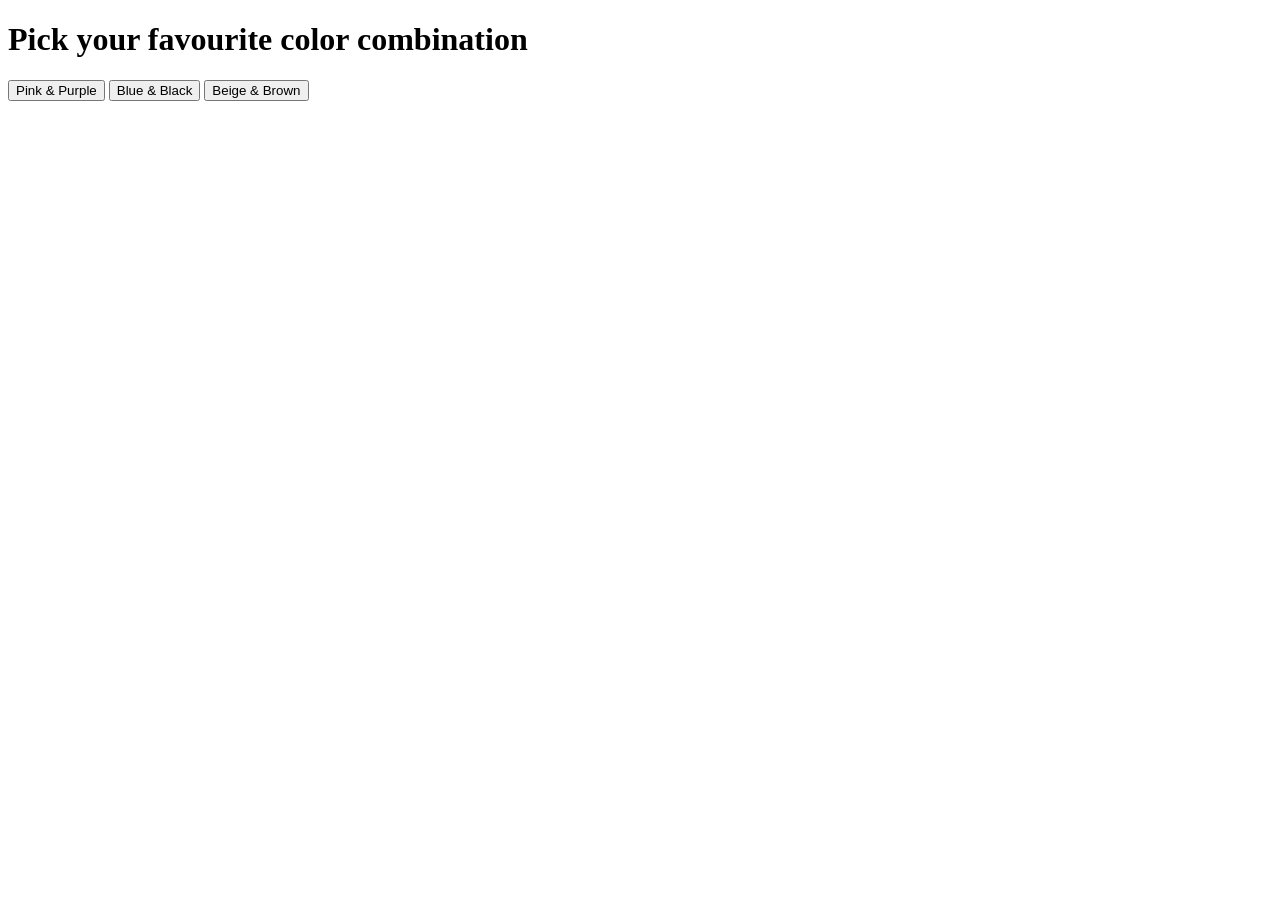
==== index.html @ a7998368 "index.html" ====
<!DOCTYPE html>
<html>
<head>
  <title>The Journey Begins</title>
  <link rel="stylesheet" href="style.css">
</head>
<body>

<div class="container">
  <h1>Pick your favourite color combination</h1>

  <button onclick="setTheme('pink-purple')">Pink & Purple</button>
  <button onclick="setTheme('blue-black')">Blue & Black</button>
  <button onclick="setTheme('beige-brown')">Beige & Brown</button>
</div>

<script src="script.js"></script>
</body>
</html>
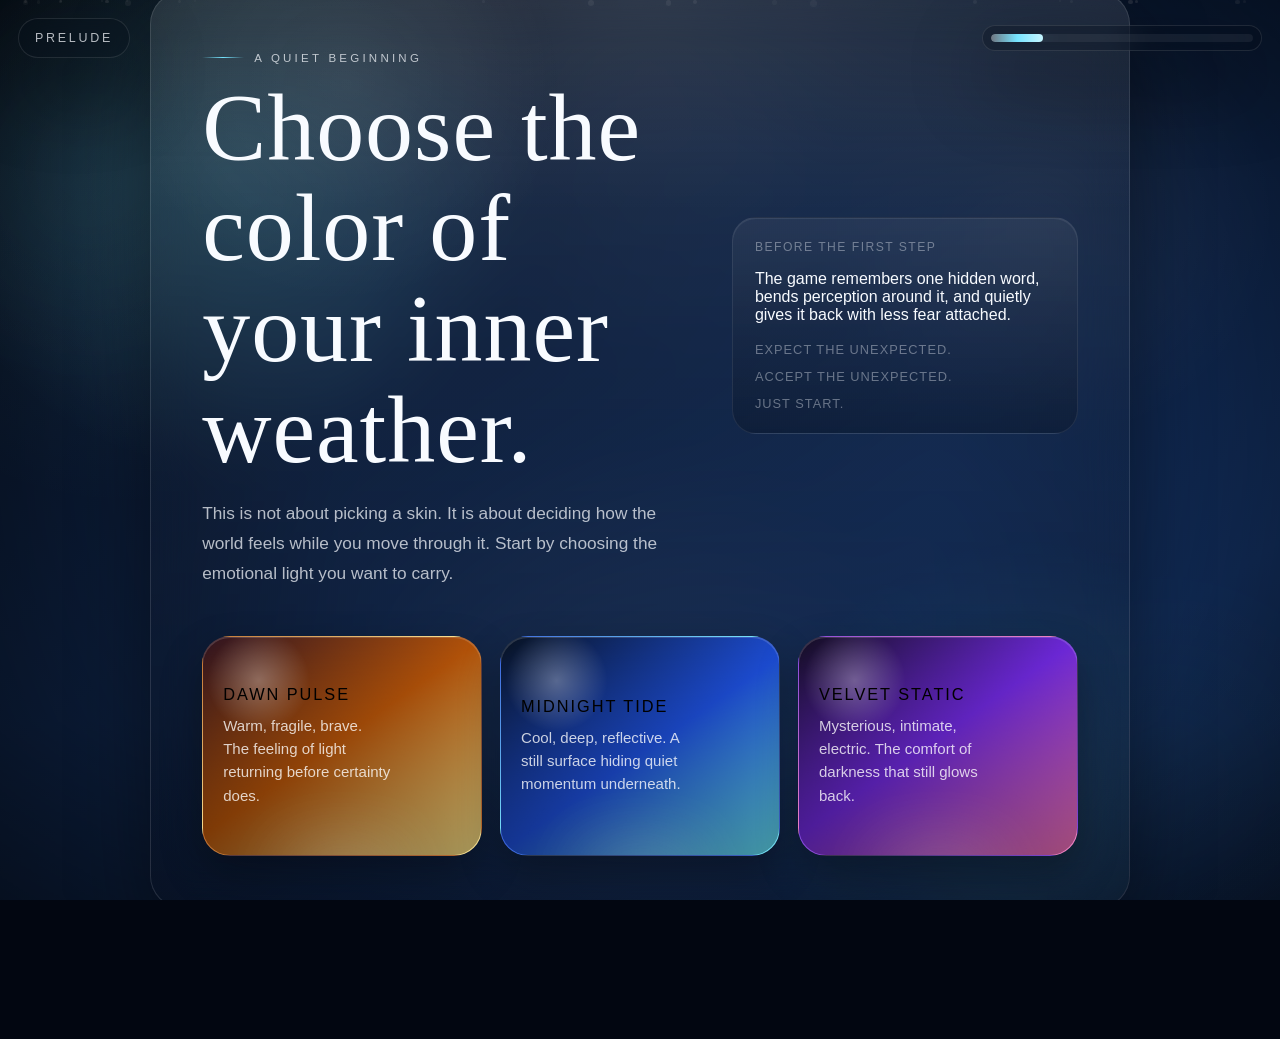
==== commit aa462700: "index.html" ====
--- a/index.html
+++ b/index.html
@@ -1,19 +1,1559 @@
 <!DOCTYPE html>
-<html>
+<html lang="en">
 <head>
-  <title>The Journey Begins</title>
-  <link rel="stylesheet" href="style.css">
+  <meta charset="UTF-8" />
+  <meta name="viewport" content="width=device-width, initial-scale=1.0" />
+  <title>Keep Moving</title>
+  <style>
+    :root {
+      --bg-1: #081120;
+      --bg-2: #15356a;
+      --bg-3: #040915;
+      --bg-4: #08101c;
+      --accent: #76e4ff;
+      --accent-strong: #b8f2ff;
+      --accent-soft: rgba(118, 228, 255, 0.24);
+      --accent-fog: rgba(118, 228, 255, 0.1);
+      --text: #f8fbff;
+      --muted: rgba(248, 251, 255, 0.72);
+      --faint: rgba(248, 251, 255, 0.38);
+      --panel: rgba(8, 14, 28, 0.38);
+      --panel-strong: rgba(7, 13, 25, 0.68);
+      --border: rgba(255, 255, 255, 0.12);
+      --shadow: 0 30px 80px rgba(0, 0, 0, 0.45);
+      --glow: 0 0 36px rgba(118, 228, 255, 0.24);
+      --glow-strong: 0 0 60px rgba(118, 228, 255, 0.36);
+      --font-display: "Georgia", "Times New Roman", serif;
+      --font-body: "Segoe UI", "Helvetica Neue", Arial, sans-serif;
+    }
+
+    * {
+      box-sizing: border-box;
+    }
+
+    html,
+    body {
+      margin: 0;
+      min-height: 100%;
+      background: #020611;
+      color: var(--text);
+      font-family: var(--font-body);
+      overflow: hidden;
+    }
+
+    body {
+      background:
+        radial-gradient(circle at top, rgba(255, 255, 255, 0.08), transparent 34%),
+        radial-gradient(circle at 10% 20%, var(--accent-fog), transparent 24%),
+        linear-gradient(145deg, var(--bg-1), var(--bg-2), var(--bg-3), var(--bg-4));
+      background-size: 100% 100%, 100% 100%, 240% 240%;
+      animation: ambientShift 22s ease-in-out infinite;
+    }
+
+    .background-wash,
+    .particle-layer,
+    .orbital-layer,
+    .vignette {
+      position: fixed;
+      inset: 0;
+      pointer-events: none;
+    }
+
+    .background-wash {
+      background:
+        radial-gradient(circle at 18% 18%, var(--accent-soft), transparent 24%),
+        radial-gradient(circle at 82% 24%, rgba(255, 255, 255, 0.07), transparent 18%),
+        radial-gradient(circle at 50% 82%, rgba(255, 255, 255, 0.05), transparent 30%);
+      mix-blend-mode: screen;
+      animation: washPulse 12s ease-in-out infinite;
+    }
+
+    .orbital-layer {
+      overflow: hidden;
+    }
+
+    .orb {
+      position: absolute;
+      width: 38vw;
+      height: 38vw;
+      max-width: 520px;
+      max-height: 520px;
+      min-width: 240px;
+      min-height: 240px;
+      border-radius: 50%;
+      filter: blur(24px);
+      opacity: 0.2;
+      background: radial-gradient(circle, var(--accent-soft), transparent 64%);
+      animation: driftOrb 18s ease-in-out infinite;
+    }
+
+    .orb.orb-a {
+      top: -8%;
+      left: -12%;
+    }
+
+    .orb.orb-b {
+      bottom: -14%;
+      right: -10%;
+      animation-duration: 24s;
+      animation-delay: -7s;
+    }
+
+    .particle-layer {
+      overflow: hidden;
+    }
+
+    .particle {
+      position: absolute;
+      width: 6px;
+      height: 6px;
+      border-radius: 999px;
+      background: rgba(255, 255, 255, 0.44);
+      box-shadow: 0 0 14px rgba(255, 255, 255, 0.16);
+      opacity: 0.28;
+      animation: floatParticle linear infinite;
+    }
+
+    .vignette {
+      background:
+        radial-gradient(circle, transparent 40%, rgba(0, 0, 0, 0.48) 100%),
+        linear-gradient(180deg, rgba(0, 0, 0, 0.12), transparent 20%, transparent 80%, rgba(0, 0, 0, 0.22));
+    }
+
+    .app {
+      position: relative;
+      width: 100%;
+      height: 100vh;
+      isolation: isolate;
+    }
+
+    .hud {
+      position: fixed;
+      top: 18px;
+      left: 18px;
+      right: 18px;
+      z-index: 4;
+      display: flex;
+      align-items: center;
+      justify-content: space-between;
+      gap: 16px;
+      pointer-events: none;
+    }
+
+    .hud-pill,
+    .progress-shell {
+      pointer-events: auto;
+      border: 1px solid rgba(255, 255, 255, 0.1);
+      background: rgba(6, 10, 22, 0.3);
+      backdrop-filter: blur(16px);
+      box-shadow: var(--shadow);
+    }
+
+    .hud-pill {
+      padding: 12px 16px;
+      border-radius: 999px;
+      font-size: 0.78rem;
+      letter-spacing: 0.22em;
+      text-transform: uppercase;
+      color: var(--muted);
+    }
+
+    .progress-shell {
+      width: min(280px, 48vw);
+      padding: 8px;
+      border-radius: 999px;
+    }
+
+    .progress-track {
+      height: 8px;
+      border-radius: 999px;
+      background: rgba(255, 255, 255, 0.06);
+      overflow: hidden;
+    }
+
+    .progress-fill {
+      width: 20%;
+      height: 100%;
+      border-radius: inherit;
+      background: linear-gradient(90deg, rgba(255, 255, 255, 0.34), var(--accent), var(--accent-strong));
+      box-shadow: var(--glow);
+      transform-origin: left center;
+      transition: width 0.8s ease;
+    }
+
+    .stage {
+      position: absolute;
+      inset: 0;
+      display: grid;
+      place-items: center;
+      padding: 26px;
+      opacity: 0;
+      visibility: hidden;
+      transform: scale(1.02);
+      transition:
+        opacity 1.15s ease,
+        transform 1.15s ease,
+        visibility 1.15s step-end;
+    }
+
+    .stage.active {
+      opacity: 1;
+      visibility: visible;
+      transform: scale(1);
+      transition:
+        opacity 1.15s ease,
+        transform 1.15s ease,
+        visibility 0s;
+    }
+
+    .panel {
+      position: relative;
+      width: min(980px, 100%);
+      padding: clamp(28px, 4vw, 52px);
+      border-radius: 32px;
+      border: 1px solid var(--border);
+      background:
+        linear-gradient(180deg, rgba(255, 255, 255, 0.08), transparent 24%),
+        linear-gradient(180deg, rgba(255, 255, 255, 0.03), var(--panel));
+      backdrop-filter: blur(22px);
+      overflow: hidden;
+      box-shadow: var(--shadow);
+    }
+
+    .panel::before,
+    .panel::after {
+      content: "";
+      position: absolute;
+      inset: 0;
+      pointer-events: none;
+    }
+
+    .panel::before {
+      background: linear-gradient(120deg, transparent 18%, rgba(255, 255, 255, 0.08), transparent 84%);
+      transform: translateX(-120%);
+      animation: sheen 9s ease-in-out infinite;
+    }
+
+    .panel::after {
+      background:
+        radial-gradient(circle at 20% 10%, rgba(255, 255, 255, 0.08), transparent 20%),
+        radial-gradient(circle at 90% 90%, var(--accent-fog), transparent 24%);
+      opacity: 0.9;
+    }
+
+    .panel-inner {
+      position: relative;
+      z-index: 1;
+    }
+
+    .eyebrow {
+      display: inline-flex;
+      align-items: center;
+      gap: 10px;
+      margin-bottom: 14px;
+      letter-spacing: 0.28em;
+      text-transform: uppercase;
+      font-size: 0.72rem;
+      color: var(--muted);
+    }
+
+    .eyebrow::before {
+      content: "";
+      width: 42px;
+      height: 1px;
+      background: linear-gradient(90deg, transparent, var(--accent), transparent);
+    }
+
+    h1,
+    h2,
+    .cinematic-line {
+      margin: 0;
+      font-family: var(--font-display);
+      font-weight: 400;
+      line-height: 1.05;
+      letter-spacing: 0.01em;
+    }
+
+    h1 {
+      max-width: 10ch;
+      font-size: clamp(2.8rem, 8vw, 6rem);
+    }
+
+    h2 {
+      font-size: clamp(2.15rem, 6vw, 4.2rem);
+      margin-bottom: 18px;
+    }
+
+    p,
+    input,
+    button,
+    label,
+    span {
+      font-family: var(--font-body);
+    }
+
+    .lede,
+    .helper-text {
+      max-width: 60ch;
+      color: var(--muted);
+      font-size: clamp(1rem, 2vw, 1.08rem);
+      line-height: 1.75;
+    }
+
+    .hero-grid,
+    .theme-grid,
+    .button-row,
+    .insight-grid,
+    .door-grid,
+    .final-grid {
+      display: grid;
+      gap: 18px;
+    }
+
+    .hero-grid {
+      grid-template-columns: minmax(0, 1.3fr) minmax(300px, 0.9fr);
+      align-items: center;
+      gap: 30px;
+    }
+
+    .intro-aside {
+      padding: 22px;
+      border-radius: 24px;
+      border: 1px solid rgba(255, 255, 255, 0.08);
+      background: linear-gradient(180deg, rgba(255, 255, 255, 0.06), rgba(4, 8, 18, 0.28));
+      box-shadow: inset 0 1px 0 rgba(255, 255, 255, 0.08);
+    }
+
+    .intro-motto {
+      display: grid;
+      gap: 12px;
+      margin-top: 18px;
+    }
+
+    .motto-line {
+      color: var(--faint);
+      letter-spacing: 0.08em;
+      text-transform: uppercase;
+      font-size: 0.8rem;
+    }
+
+    .theme-grid {
+      grid-template-columns: repeat(3, minmax(0, 1fr));
+      margin-top: 30px;
+    }
+
+    .theme-card,
+    .choice-button,
+    .door,
+    .restart-button {
+      cursor: pointer;
+      border: 1px solid rgba(255, 255, 255, 0.14);
+      transition:
+        transform 0.35s ease,
+        box-shadow 0.35s ease,
+        border-color 0.35s ease,
+        background 0.35s ease,
+        opacity 0.35s ease,
+        filter 0.35s ease;
+    }
+
+    .theme-card {
+      position: relative;
+      min-height: 220px;
+      padding: 20px;
+      border-radius: 28px;
+      background: var(--preview);
+      box-shadow: inset 0 1px 0 rgba(255, 255, 255, 0.16), 0 18px 42px rgba(0, 0, 0, 0.32);
+      overflow: hidden;
+      text-align: left;
+    }
+
+    .theme-card::before,
+    .theme-card::after {
+      content: "";
+      position: absolute;
+      inset: 0;
+      pointer-events: none;
+    }
+
+    .theme-card::before {
+      background:
+        radial-gradient(circle at 20% 20%, rgba(255, 255, 255, 0.3), transparent 18%),
+        linear-gradient(180deg, transparent, rgba(0, 0, 0, 0.34));
+    }
+
+    .theme-card::after {
+      inset: auto -10% -40% -10%;
+      height: 55%;
+      background: radial-gradient(circle at center, rgba(255, 255, 255, 0.14), transparent 56%);
+      filter: blur(24px);
+    }
+
+    .theme-card:hover,
+    .theme-card:focus-visible,
+    .choice-button:hover,
+    .choice-button:focus-visible,
+    .door:not(.disabled):hover,
+    .door:not(.disabled):focus-visible,
+    .restart-button:hover,
+    .restart-button:focus-visible {
+      transform: translateY(-6px) scale(1.01);
+      box-shadow: 0 0 26px rgba(255, 255, 255, 0.1), var(--glow-strong);
+      border-color: rgba(255, 255, 255, 0.28);
+      outline: none;
+    }
+
+    .theme-card.selected {
+      border-color: rgba(255, 255, 255, 0.36);
+      box-shadow: 0 0 0 1px rgba(255, 255, 255, 0.08), var(--glow-strong);
+    }
+
+    .theme-label,
+    .theme-description {
+      position: relative;
+      z-index: 1;
+      display: block;
+    }
+
+    .theme-label {
+      margin-bottom: 10px;
+      font-size: 1.02rem;
+      letter-spacing: 0.12em;
+      text-transform: uppercase;
+    }
+
+    .theme-description {
+      max-width: 20ch;
+      color: rgba(255, 255, 255, 0.78);
+      line-height: 1.55;
+      font-size: 0.94rem;
+    }
+
+    .button-row {
+      grid-template-columns: repeat(auto-fit, minmax(180px, 1fr));
+      margin-top: 30px;
+    }
+
+    .choice-button,
+    .restart-button {
+      min-height: 60px;
+      padding: 14px 22px;
+      border-radius: 999px;
+      background: rgba(255, 255, 255, 0.08);
+      color: var(--text);
+      letter-spacing: 0.06em;
+      font-size: 1rem;
+      backdrop-filter: blur(12px);
+    }
+
+    .choice-button.subtle {
+      opacity: 0.5;
+      cursor: not-allowed;
+    }
+
+    .insight-grid {
+      grid-template-columns: 1.15fr 0.85fr;
+      align-items: start;
+      margin-top: 26px;
+    }
+
+    .reveals,
+    .message-block,
+    .final-stack,
+    .final-core {
+      display: grid;
+      gap: 14px;
+    }
+
+    .reveals {
+      min-height: 176px;
+      align-content: center;
+    }
+
+    .cinematic-line {
+      opacity: 0;
+      transform: translateY(24px);
+      filter: blur(8px);
+      font-size: clamp(1.7rem, 4.5vw, 3rem);
+      text-shadow: 0 0 30px rgba(255, 255, 255, 0.08);
+    }
+
+    .cinematic-line.visible,
+    .message-line.visible {
+      animation: lineReveal 1.3s ease forwards;
+    }
+
+    .quiet-card,
+    .mirror-card,
+    .status-card,
+    .door-meta {
+      padding: 20px;
+      border-radius: 24px;
+      border: 1px solid rgba(255, 255, 255, 0.1);
+      background: linear-gradient(180deg, rgba(255, 255, 255, 0.06), rgba(5, 9, 19, 0.26));
+      box-shadow: inset 0 1px 0 rgba(255, 255, 255, 0.06);
+    }
+
+    .quiet-card-title,
+    .status-title,
+    .door-meta-label {
+      margin-bottom: 10px;
+      color: var(--faint);
+      letter-spacing: 0.12em;
+      text-transform: uppercase;
+      font-size: 0.76rem;
+    }
+
+    .quiet-card p,
+    .status-copy,
+    .door-meta-copy {
+      margin: 0;
+      color: var(--muted);
+      line-height: 1.7;
+      font-size: 0.96rem;
+    }
+
+    .shadow-layout {
+      display: grid;
+      grid-template-columns: 1.1fr 0.9fr;
+      gap: 26px;
+      align-items: center;
+      margin-top: 26px;
+    }
+
+    .shadow-form {
+      display: grid;
+      gap: 16px;
+      max-width: 420px;
+    }
+
+    .shadow-input {
+      width: 100%;
+      min-height: 60px;
+      padding: 16px 18px;
+      border-radius: 18px;
+      border: 1px solid rgba(255, 255, 255, 0.18);
+      background: rgba(4, 10, 24, 0.5);
+      color: var(--text);
+      font-size: 1rem;
+      outline: none;
+      transition: border-color 0.3s ease, box-shadow 0.3s ease, transform 0.3s ease;
+    }
+
+    .shadow-input:focus {
+      border-color: rgba(255, 255, 255, 0.28);
+      box-shadow: 0 0 0 4px rgba(255, 255, 255, 0.05), var(--glow);
+      transform: translateY(-2px);
+    }
+
+    .shadow-note {
+      color: var(--faint);
+      font-size: 0.9rem;
+    }
+
+    .mirror-card {
+      position: relative;
+      min-height: 320px;
+      display: grid;
+      place-items: center;
+      overflow: hidden;
+    }
+
+    .mirror-card::before {
+      content: "";
+      position: absolute;
+      inset: 16px;
+      border-radius: 24px;
+      border: 1px solid rgba(255, 255, 255, 0.12);
+      background:
+        radial-gradient(circle at center, rgba(255, 255, 255, 0.08), transparent 60%),
+        linear-gradient(180deg, rgba(255, 255, 255, 0.08), transparent 40%);
+      box-shadow: inset 0 0 34px rgba(255, 255, 255, 0.06), 0 0 32px var(--accent-soft);
+    }
+
+    .mirror-silhouette {
+      position: absolute;
+      width: 56%;
+      height: 74%;
+      border-radius: 46% 46% 42% 42% / 32% 32% 58% 58%;
+      background:
+        radial-gradient(circle at 50% 18%, rgba(255, 255, 255, 0.18), transparent 16%),
+        linear-gradient(180deg, rgba(255, 255, 255, 0.18), rgba(255, 255, 255, 0.02) 24%, rgba(0, 0, 0, 0.26) 100%);
+      box-shadow: inset 0 0 30px rgba(255, 255, 255, 0.1), 0 0 40px rgba(0, 0, 0, 0.18);
+      filter: blur(1px);
+      opacity: 0.8;
+    }
+
+    .mirror-word {
+      position: relative;
+      z-index: 1;
+      max-width: 82%;
+      text-align: center;
+      opacity: 0;
+      transform: translateY(18px) scale(0.96);
+      font-family: var(--font-display);
+      font-size: clamp(2.2rem, 6vw, 4.4rem);
+      letter-spacing: 0.04em;
+      color: rgba(255, 255, 255, 0.96);
+      text-shadow: 0 0 18px rgba(255, 255, 255, 0.08), 0 0 32px var(--accent-soft);
+      transition: opacity 1.1s ease, transform 1.1s ease;
+    }
+
+    .mirror-word.visible {
+      opacity: 1;
+      transform: translateY(0) scale(1);
+    }
+
+    .message-block {
+      min-height: 96px;
+      align-content: center;
+      margin-top: 18px;
+    }
+
+    .message-line {
+      opacity: 0;
+      transform: translateY(16px);
+      font-size: clamp(1.1rem, 3vw, 1.6rem);
+      color: var(--text);
+      line-height: 1.6;
+    }
+
+    .quote-word {
+      color: rgba(255, 255, 255, 0.96);
+      text-shadow: 0 0 16px rgba(255, 255, 255, 0.12), 0 0 24px var(--accent-soft);
+      font-style: italic;
+    }
+
+    .door-room {
+      display: grid;
+      gap: 24px;
+      margin-top: 28px;
+    }
+
+    .door-grid {
+      grid-template-columns: repeat(2, minmax(0, 1fr));
+      gap: 24px;
+      perspective: 1400px;
+    }
+
+    .door {
+      position: relative;
+      min-height: 320px;
+      border-radius: 30px;
+      padding: 22px;
+      display: flex;
+      align-items: end;
+      overflow: hidden;
+      transform-style: preserve-3d;
+      background:
+        linear-gradient(180deg, rgba(255, 255, 255, 0.14), rgba(255, 255, 255, 0.03)),
+        linear-gradient(160deg, rgba(0, 0, 0, 0.12), rgba(0, 0, 0, 0.46));
+      box-shadow: inset 0 0 0 1px rgba(255, 255, 255, 0.08), 0 26px 54px rgba(0, 0, 0, 0.35);
+    }
+
+    .door::before,
+    .door::after {
+      content: "";
+      position: absolute;
+      border-radius: inherit;
+    }
+
+    .door::before {
+      inset: 16px;
+      border: 1px solid rgba(255, 255, 255, 0.18);
+      background:
+        linear-gradient(180deg, rgba(255, 255, 255, 0.08), transparent 36%),
+        radial-gradient(circle at center, rgba(255, 255, 255, 0.08), transparent 60%);
+      box-shadow:
+        inset 0 0 24px rgba(255, 255, 255, 0.06),
+        0 0 28px rgba(255, 255, 255, 0.04);
+      transform: translateZ(30px);
+    }
+
+    .door::after {
+      width: 12px;
+      height: 12px;
+      top: 50%;
+      right: 34px;
+      margin-top: -6px;
+      border-radius: 50%;
+      background: rgba(255, 245, 186, 0.94);
+      box-shadow: 0 0 18px rgba(255, 245, 186, 0.72);
+      transform: translateZ(46px);
+    }
+
+    .door-beam {
+      position: absolute;
+      inset: 0;
+      background:
+        linear-gradient(90deg, transparent 0%, rgba(255, 255, 255, 0.02) 45%, rgba(255, 255, 255, 0.14) 50%, rgba(255, 255, 255, 0.02) 55%, transparent 100%);
+      opacity: 0.65;
+      transform: translateX(-60%);
+      animation: beamSlide 6s ease-in-out infinite;
+    }
+
+    .door.beat {
+      animation: doorBeat 1.8s ease-in-out infinite;
+    }
+
+    .door.disabled {
+      opacity: 0.36;
+      cursor: not-allowed;
+      filter: grayscale(0.15);
+    }
+
+    .door.locked .door-label::after {
+      content: " Locked";
+      color: rgba(255, 255, 255, 0.42);
+    }
+
+    .door.opening {
+      animation: doorOpen 1.45s cubic-bezier(0.25, 0.8, 0.2, 1) forwards;
+    }
+
+    .door-label {
+      position: relative;
+      z-index: 1;
+      letter-spacing: 0.18em;
+      text-transform: uppercase;
+      color: var(--muted);
+    }
+
+    .door-stage-footer {
+      display: grid;
+      grid-template-columns: 1fr auto;
+      gap: 18px;
+      align-items: center;
+    }
+
+    .door-meta {
+      min-height: 92px;
+      display: grid;
+      align-content: center;
+    }
+
+    .door-choices {
+      display: inline-flex;
+      align-items: center;
+      gap: 10px;
+      padding: 12px 16px;
+      border-radius: 999px;
+      border: 1px solid rgba(255, 255, 255, 0.1);
+      background: rgba(255, 255, 255, 0.05);
+      color: var(--muted);
+      letter-spacing: 0.08em;
+      text-transform: uppercase;
+      font-size: 0.76rem;
+    }
+
+    .choice-dot {
+      width: 8px;
+      height: 8px;
+      border-radius: 50%;
+      background: rgba(255, 255, 255, 0.18);
+      box-shadow: 0 0 12px rgba(255, 255, 255, 0.1);
+    }
+
+    .choice-dot.active {
+      background: var(--accent);
+      box-shadow: var(--glow);
+    }
+
+    .center-panel {
+      text-align: center;
+    }
+
+    .final-grid {
+      grid-template-columns: 1fr;
+      margin-top: 26px;
+    }
+
+    .final-stack {
+      justify-items: center;
+    }
+
+    .final-core {
+      margin-top: 24px;
+      padding-top: 28px;
+      border-top: 1px solid rgba(255, 255, 255, 0.12);
+      justify-items: center;
+    }
+
+    .constellation {
+      position: relative;
+      width: min(500px, 100%);
+      height: 180px;
+      margin: 8px auto 18px;
+      opacity: 0.8;
+    }
+
+    .constellation::before {
+      content: "";
+      position: absolute;
+      left: 12%;
+      right: 12%;
+      top: 50%;
+      height: 1px;
+      background: linear-gradient(90deg, transparent, rgba(255, 255, 255, 0.18), transparent);
+      transform: translateY(-50%);
+    }
+
+    .star {
+      position: absolute;
+      width: 10px;
+      height: 10px;
+      border-radius: 50%;
+      background: rgba(255, 255, 255, 0.92);
+      box-shadow: 0 0 18px rgba(255, 255, 255, 0.3), 0 0 26px var(--accent-soft);
+      animation: twinkle 3.2s ease-in-out infinite;
+    }
+
+    .star.s1 { top: 54%; left: 14%; }
+    .star.s2 { top: 34%; left: 33%; animation-delay: -0.6s; }
+    .star.s3 { top: 60%; left: 50%; animation-delay: -1.4s; }
+    .star.s4 { top: 26%; left: 68%; animation-delay: -0.9s; }
+    .star.s5 { top: 50%; right: 14%; animation-delay: -1.8s; }
+
+    .restart-wrap {
+      margin-top: 34px;
+      display: flex;
+      justify-content: center;
+    }
+
+    .hidden {
+      display: none !important;
+    }
+
+    @keyframes ambientShift {
+      0%, 100% { background-position: center, center, 0% 50%; }
+      50% { background-position: center, center, 100% 50%; }
+    }
+
+    @keyframes washPulse {
+      0%, 100% { opacity: 0.74; transform: scale(1); }
+      50% { opacity: 0.98; transform: scale(1.04); }
+    }
+
+    @keyframes driftOrb {
+      0%, 100% { transform: translate3d(0, 0, 0) scale(1); }
+      50% { transform: translate3d(20px, 16px, 0) scale(1.08); }
+    }
+
+    @keyframes floatParticle {
+      from {
+        transform: translate3d(0, 112vh, 0) scale(0.72);
+        opacity: 0;
+      }
+      15% {
+        opacity: 0.32;
+      }
+      to {
+        transform: translate3d(var(--drift, 0px), -15vh, 0) scale(1.22);
+        opacity: 0;
+      }
+    }
+
+    @keyframes lineReveal {
+      0% {
+        opacity: 0;
+        transform: translateY(24px);
+        filter: blur(8px);
+      }
+      100% {
+        opacity: 1;
+        transform: translateY(0);
+        filter: blur(0);
+      }
+    }
+
+    @keyframes sheen {
+      0%, 100% { transform: translateX(-120%); }
+      46%, 56% { transform: translateX(120%); }
+    }
+
+    @keyframes beamSlide {
+      0%, 100% { transform: translateX(-60%); opacity: 0.35; }
+      50% { transform: translateX(60%); opacity: 0.72; }
+    }
+
+    @keyframes doorBeat {
+      0%, 100% { box-shadow: inset 0 0 0 1px rgba(255, 255, 255, 0.08), 0 26px 54px rgba(0, 0, 0, 0.35); }
+      50% { box-shadow: inset 0 0 0 1px rgba(255, 255, 255, 0.12), 0 0 40px rgba(255, 255, 255, 0.09), var(--glow); }
+    }
+
+    @keyframes doorOpen {
+      0% {
+        transform: rotateY(0deg) translateY(0) scale(1);
+        box-shadow: inset 0 0 0 1px rgba(255, 255, 255, 0.08), 0 26px 54px rgba(0, 0, 0, 0.35);
+      }
+      60% {
+        transform: rotateY(-38deg) translateY(-8px) scale(1.01);
+        box-shadow: inset 0 0 0 1px rgba(255, 255, 255, 0.16), 0 0 40px rgba(255, 255, 255, 0.14), var(--glow);
+      }
+      100% {
+        transform: rotateY(-76deg) translateX(-26px) scale(0.98);
+        opacity: 0.66;
+      }
+    }
+
+    @keyframes twinkle {
+      0%, 100% { transform: scale(1); opacity: 0.8; }
+      50% { transform: scale(1.35); opacity: 1; }
+    }
+
+    @media (max-width: 900px) {
+      .hero-grid,
+      .insight-grid,
+      .shadow-layout,
+      .door-stage-footer {
+        grid-template-columns: 1fr;
+      }
+
+      .progress-shell {
+        width: min(220px, 40vw);
+      }
+    }
+
+    @media (max-width: 760px) {
+      body {
+        overflow: auto;
+      }
+
+      .app {
+        min-height: 100vh;
+        height: 100vh;
+      }
+
+      .theme-grid,
+      .door-grid {
+        grid-template-columns: 1fr;
+      }
+
+      .hud {
+        top: 14px;
+        left: 14px;
+        right: 14px;
+        gap: 10px;
+      }
+
+      .hud-pill {
+        font-size: 0.68rem;
+        letter-spacing: 0.14em;
+        padding: 10px 12px;
+      }
+
+      .progress-shell {
+        width: min(140px, 34vw);
+      }
+
+      .panel {
+        padding: 24px;
+        border-radius: 26px;
+      }
+
+      .theme-card {
+        min-height: 180px;
+      }
+
+      .mirror-card,
+      .door {
+        min-height: 240px;
+      }
+    }
+  </style>
 </head>
 <body>
-
-<div class="container">
-  <h1>Pick your favourite color combination</h1>
-
-  <button onclick="setTheme('pink-purple')">Pink & Purple</button>
-  <button onclick="setTheme('blue-black')">Blue & Black</button>
-  <button onclick="setTheme('beige-brown')">Beige & Brown</button>
-</div>
-
-<script src="script.js"></script>
+  <div class="background-wash" aria-hidden="true"></div>
+  <div class="orbital-layer" aria-hidden="true">
+    <div class="orb orb-a"></div>
+    <div class="orb orb-b"></div>
+  </div>
+  <div class="particle-layer" id="particleLayer" aria-hidden="true"></div>
+  <div class="vignette" aria-hidden="true"></div>
+
+  <div class="hud" aria-hidden="true">
+    <div class="hud-pill" id="hudLabel">Prelude</div>
+    <div class="progress-shell">
+      <div class="progress-track">
+        <div class="progress-fill" id="progressFill"></div>
+      </div>
+    </div>
+  </div>
+
+  <main class="app" id="app">
+    <section class="stage active" id="stage-intro" aria-labelledby="intro-title">
+      <div class="panel">
+        <div class="panel-inner">
+          <div class="hero-grid">
+            <div>
+              <span class="eyebrow">A Quiet Beginning</span>
+              <h1 id="intro-title">Choose the color of your inner weather.</h1>
+              <p class="lede">
+                This is not about picking a skin. It is about deciding how the world feels while you move through it.
+                Start by choosing the emotional light you want to carry.
+              </p>
+            </div>
+
+            <aside class="intro-aside">
+              <div class="quiet-card-title">Before the first step</div>
+              <p>
+                The game remembers one hidden word, bends perception around it, and quietly gives it back with less fear attached.
+              </p>
+              <div class="intro-motto">
+                <span class="motto-line">Expect the unexpected.</span>
+                <span class="motto-line">Accept the unexpected.</span>
+                <span class="motto-line">Just start.</span>
+              </div>
+            </aside>
+          </div>
+
+          <div class="theme-grid" id="themeGrid">
+            <button
+              class="theme-card"
+              type="button"
+              data-theme="dawn"
+              style="--preview: linear-gradient(145deg, #2d1220, #b45309 48%, #fde68a 100%);"
+            >
+              <span class="theme-label">Dawn Pulse</span>
+              <span class="theme-description">Warm, fragile, brave. The feeling of light returning before certainty does.</span>
+            </button>
+
+            <button
+              class="theme-card"
+              type="button"
+              data-theme="ocean"
+              style="--preview: linear-gradient(145deg, #07111f, #1d4ed8 52%, #67e8f9 100%);"
+            >
+              <span class="theme-label">Midnight Tide</span>
+              <span class="theme-description">Cool, deep, reflective. A still surface hiding quiet momentum underneath.</span>
+            </button>
+
+            <button
+              class="theme-card"
+              type="button"
+              data-theme="violet"
+              style="--preview: linear-gradient(145deg, #120d1f, #6d28d9 48%, #f472b6 100%);"
+            >
+              <span class="theme-label">Velvet Static</span>
+              <span class="theme-description">Mysterious, intimate, electric. The comfort of darkness that still glows back.</span>
+            </button>
+          </div>
+        </div>
+      </div>
+    </section>
+
+    <section class="stage" id="stage-mindset" aria-labelledby="mindset-title">
+      <div class="panel">
+        <div class="panel-inner">
+          <span class="eyebrow">Mindset</span>
+          <h2 id="mindset-title">Do you control everything in life?</h2>
+          <p class="helper-text">
+            Some answers keep you circling. One answer lets the next room appear.
+          </p>
+
+          <div class="insight-grid">
+            <div>
+              <div class="button-row">
+                <button class="choice-button subtle" type="button" disabled aria-disabled="true">Yes</button>
+                <button class="choice-button" type="button" id="mindsetNo">No</button>
+              </div>
+
+              <div class="reveals" id="mindsetReveal">
+                <p class="cinematic-line" id="expectLine">Expect the unexpected.</p>
+                <p class="cinematic-line" id="acceptLine">Accept the unexpected.</p>
+              </div>
+            </div>
+
+            <aside class="status-card">
+              <div class="status-title">Observation</div>
+              <p class="status-copy">
+                Control can be comforting, but it is often a story we tell ourselves to avoid movement.
+                The unknown is not always danger. Sometimes it is just reality without decoration.
+              </p>
+            </aside>
+          </div>
+        </div>
+      </div>
+    </section>
+
+    <section class="stage" id="stage-shadow" aria-labelledby="shadow-title">
+      <div class="panel">
+        <div class="panel-inner">
+          <span class="eyebrow">Shadow</span>
+          <h2 id="shadow-title">What’s one thing you never want people to notice about you?</h2>
+          <p class="helper-text">
+            Use one word. It stays in memory only for this experience, then returns to you in a different shape.
+          </p>
+
+          <div class="shadow-layout">
+            <div>
+              <form class="shadow-form" id="shadowForm">
+                <input
+                  class="shadow-input"
+                  id="shadowInput"
+                  name="shadow"
+                  type="text"
+                  maxlength="20"
+                  autocomplete="off"
+                  placeholder="one word"
+                  aria-label="One thing you hide"
+                />
+                <button class="choice-button" type="submit">Let it be seen</button>
+                <div class="shadow-note">No backend. No upload. Just a temporary reflection.</div>
+              </form>
+
+              <div class="message-block hidden" id="shadowReveal"></div>
+            </div>
+
+            <aside class="mirror-card">
+              <div class="mirror-silhouette" aria-hidden="true"></div>
+              <div class="mirror-word" id="mirrorWord">hidden</div>
+            </aside>
+          </div>
+        </div>
+      </div>
+    </section>
+
+    <section class="stage" id="stage-door" aria-labelledby="door-title">
+      <div class="panel">
+        <div class="panel-inner">
+          <span class="eyebrow">Threshold</span>
+          <h2 id="door-title">Choose a door.</h2>
+          <p class="helper-text" id="doorPrompt">
+            At first, it won’t feel like a real choice.
+          </p>
+
+          <div class="door-room">
+            <div class="door-grid">
+              <button class="door disabled locked" id="leftDoor" type="button" data-door="left" aria-disabled="true">
+                <span class="door-beam" aria-hidden="true"></span>
+                <span class="door-label">Left Door</span>
+              </button>
+
+              <button class="door beat" id="rightDoor" type="button" data-door="right">
+                <span class="door-beam" aria-hidden="true"></span>
+                <span class="door-label">Right Door</span>
+              </button>
+            </div>
+
+            <div class="door-stage-footer">
+              <div class="door-meta">
+                <div class="door-meta-label">Perception</div>
+                <div class="door-meta-copy" id="doorMetaCopy">
+                  The mind fills locked spaces with imagined consequences.
+                </div>
+              </div>
+
+              <div class="door-choices" aria-label="Door rounds">
+                <span class="choice-dot active" id="dotOne"></span>
+                <span class="choice-dot" id="dotTwo"></span>
+                <span>Round <span id="roundLabel">1</span> / 2</span>
+              </div>
+            </div>
+
+            <div class="message-block" id="doorMessage"></div>
+          </div>
+        </div>
+      </div>
+    </section>
+
+    <section class="stage" id="stage-final" aria-labelledby="final-title">
+      <div class="panel center-panel">
+        <div class="panel-inner">
+          <span class="eyebrow">Afterward</span>
+          <h2 id="final-title">The motion was always the point.</h2>
+
+          <div class="constellation" aria-hidden="true">
+            <span class="star s1"></span>
+            <span class="star s2"></span>
+            <span class="star s3"></span>
+            <span class="star s4"></span>
+            <span class="star s5"></span>
+          </div>
+
+          <div class="final-grid">
+            <div class="final-stack" id="finalStack">
+              <p class="cinematic-line">Some things are written.</p>
+              <p class="cinematic-line">Some things are chosen.</p>
+              <p class="cinematic-line">But you?</p>
+              <p class="cinematic-line">You keep moving.</p>
+            </div>
+
+            <div class="final-core" id="finalCore">
+              <p class="cinematic-line">Expect the unexpected.</p>
+              <p class="cinematic-line">Accept the unexpected.</p>
+              <p class="cinematic-line">Just start.</p>
+              <p class="cinematic-line">Don’t stay stuck.</p>
+            </div>
+          </div>
+
+          <div class="restart-wrap">
+            <button class="restart-button" id="restartButton" type="button">Begin again</button>
+          </div>
+        </div>
+      </div>
+    </section>
+  </main>
+
+  <script>
+    const themes = {
+      dawn: {
+        bg1: "#2d1220",
+        bg2: "#92400e",
+        bg3: "#160b14",
+        bg4: "#24100f",
+        accent: "#fbbf24",
+        accentStrong: "#fde68a",
+        accentSoft: "rgba(251, 191, 36, 0.22)",
+        accentFog: "rgba(251, 191, 36, 0.08)"
+      },
+      ocean: {
+        bg1: "#081120",
+        bg2: "#15356a",
+        bg3: "#040915",
+        bg4: "#07101d",
+        accent: "#76e4ff",
+        accentStrong: "#c6f5ff",
+        accentSoft: "rgba(118, 228, 255, 0.24)",
+        accentFog: "rgba(118, 228, 255, 0.1)"
+      },
+      violet: {
+        bg1: "#120d1f",
+        bg2: "#4c1d95",
+        bg3: "#0d0a16",
+        bg4: "#180d23",
+        accent: "#f472b6",
+        accentStrong: "#fbcfe8",
+        accentSoft: "rgba(244, 114, 182, 0.24)",
+        accentFog: "rgba(244, 114, 182, 0.1)"
+      }
+    };
+
+    const stageMeta = {
+      "stage-intro": { label: "Prelude", progress: 20 },
+      "stage-mindset": { label: "Mindset", progress: 40 },
+      "stage-shadow": { label: "Shadow", progress: 60 },
+      "stage-door": { label: "Threshold", progress: 80 },
+      "stage-final": { label: "Afterward", progress: 100 }
+    };
+
+    const state = {
+      currentStage: "stage-intro",
+      theme: "ocean",
+      shadowWord: "",
+      doorRound: 1,
+      transitioning: false,
+      selectedThemeButton: null
+    };
+
+    const stageIds = [
+      "stage-intro",
+      "stage-mindset",
+      "stage-shadow",
+      "stage-door",
+      "stage-final"
+    ];
+
+    const root = document.documentElement;
+    const themeGrid = document.getElementById("themeGrid");
+    const mindsetNo = document.getElementById("mindsetNo");
+    const expectLine = document.getElementById("expectLine");
+    const acceptLine = document.getElementById("acceptLine");
+    const shadowForm = document.getElementById("shadowForm");
+    const shadowInput = document.getElementById("shadowInput");
+    const shadowReveal = document.getElementById("shadowReveal");
+    const mirrorWord = document.getElementById("mirrorWord");
+    const leftDoor = document.getElementById("leftDoor");
+    const rightDoor = document.getElementById("rightDoor");
+    const doorPrompt = document.getElementById("doorPrompt");
+    const doorMessage = document.getElementById("doorMessage");
+    const doorMetaCopy = document.getElementById("doorMetaCopy");
+    const roundLabel = document.getElementById("roundLabel");
+    const dotOne = document.getElementById("dotOne");
+    const dotTwo = document.getElementById("dotTwo");
+    const finalStack = document.getElementById("finalStack");
+    const finalCore = document.getElementById("finalCore");
+    const restartButton = document.getElementById("restartButton");
+    const particleLayer = document.getElementById("particleLayer");
+    const progressFill = document.getElementById("progressFill");
+    const hudLabel = document.getElementById("hudLabel");
+
+    function wait(ms) {
+      return new Promise((resolve) => window.setTimeout(resolve, ms));
+    }
+
+    function applyTheme(themeName) {
+      const theme = themes[themeName] || themes.ocean;
+      state.theme = themeName;
+      root.style.setProperty("--bg-1", theme.bg1);
+      root.style.setProperty("--bg-2", theme.bg2);
+      root.style.setProperty("--bg-3", theme.bg3);
+      root.style.setProperty("--bg-4", theme.bg4);
+      root.style.setProperty("--accent", theme.accent);
+      root.style.setProperty("--accent-strong", theme.accentStrong);
+      root.style.setProperty("--accent-soft", theme.accentSoft);
+      root.style.setProperty("--accent-fog", theme.accentFog);
+    }
+
+    function updateHud(stageId) {
+      const meta = stageMeta[stageId];
+      if (!meta) {
+        return;
+      }
+
+      progressFill.style.width = `${meta.progress}%`;
+      hudLabel.textContent = meta.label;
+    }
+
+    async function goToStage(nextId) {
+      if (state.transitioning || nextId === state.currentStage) {
+        return;
+      }
+
+      state.transitioning = true;
+      const current = document.getElementById(state.currentStage);
+      const next = document.getElementById(nextId);
+
+      if (current) {
+        current.classList.remove("active");
+      }
+
+      await wait(460);
+
+      next.classList.add("active");
+      state.currentStage = nextId;
+      updateHud(nextId);
+      state.transitioning = false;
+    }
+
+    async function revealLines(lines, gap = 900) {
+      for (const line of lines) {
+        line.classList.remove("visible");
+        void line.offsetWidth;
+        line.classList.add("visible");
+        await wait(gap);
+      }
+    }
+
+    function showDoorMessage(lines) {
+      doorMessage.innerHTML = "";
+      lines.forEach((text, index) => {
+        const line = document.createElement("p");
+        line.className = "message-line";
+        line.textContent = text;
+        doorMessage.appendChild(line);
+        window.setTimeout(() => line.classList.add("visible"), 140 + index * 760);
+      });
+    }
+
+    function showShadowReveal() {
+      shadowReveal.classList.remove("hidden");
+      shadowReveal.innerHTML = "";
+
+      const line1 = document.createElement("p");
+      line1.className = "message-line";
+      line1.innerHTML = `You feared your <span class="quote-word">'${state.shadowWord}'</span>. But you kept moving.`;
+
+      const line2 = document.createElement("p");
+      line2.className = "message-line";
+      line2.textContent = "The part you hid never stopped the next step.";
+
+      shadowReveal.append(line1, line2);
+      window.setTimeout(() => line1.classList.add("visible"), 120);
+      window.setTimeout(() => line2.classList.add("visible"), 860);
+
+      mirrorWord.textContent = state.shadowWord;
+      mirrorWord.classList.remove("visible");
+      void mirrorWord.offsetWidth;
+      window.setTimeout(() => mirrorWord.classList.add("visible"), 240);
+    }
+
+    function resetDoorState() {
+      state.doorRound = 1;
+      [leftDoor, rightDoor].forEach((door) => {
+        door.classList.remove("opening");
+        door.disabled = false;
+      });
+
+      leftDoor.classList.add("disabled", "locked");
+      leftDoor.setAttribute("aria-disabled", "true");
+      rightDoor.classList.remove("disabled", "locked");
+      rightDoor.removeAttribute("aria-disabled");
+      rightDoor.classList.add("beat");
+
+      doorPrompt.textContent = "At first, it won’t feel like a real choice.";
+      doorMetaCopy.textContent = "The mind fills locked spaces with imagined consequences.";
+      roundLabel.textContent = "1";
+      dotOne.classList.add("active");
+      dotTwo.classList.remove("active");
+      doorMessage.innerHTML = "";
+    }
+
+    async function handleFirstDoorChoice() {
+      rightDoor.classList.remove("beat");
+      rightDoor.classList.add("opening");
+      showDoorMessage(["Some paths choose you."]);
+      doorMetaCopy.textContent = "Restriction can feel personal, even when it is only temporary.";
+      await wait(2200);
+
+      [leftDoor, rightDoor].forEach((door) => {
+        door.classList.remove("opening", "disabled", "locked");
+        door.removeAttribute("aria-disabled");
+      });
+
+      leftDoor.classList.add("beat");
+      rightDoor.classList.add("beat");
+      state.doorRound = 2;
+      roundLabel.textContent = "2";
+      dotTwo.classList.add("active");
+      doorPrompt.textContent = "Now choose again. This time, whichever one you want.";
+      doorMetaCopy.textContent = "When both paths open, fear often stays behind anyway. That part was yours.";
+      doorMessage.innerHTML = "";
+    }
+
+    async function handleSecondDoorChoice(chosenDoor) {
+      leftDoor.classList.remove("beat");
+      rightDoor.classList.remove("beat");
+      chosenDoor.classList.add("opening");
+      doorMetaCopy.textContent = "The imagined catastrophe loses power when you walk toward it.";
+      showDoorMessage([
+        "Nothing bad was ever behind this door.",
+        "Only the story you created in your head."
+      ]);
+
+      await wait(3200);
+      await goToStage("stage-final");
+      await wait(500);
+      await revealLines(Array.from(finalStack.children), 920);
+      await wait(700);
+      await revealLines(Array.from(finalCore.children), 760);
+    }
+
+    function createParticles() {
+      const total = 24;
+      particleLayer.innerHTML = "";
+
+      for (let i = 0; i < total; i += 1) {
+        const particle = document.createElement("span");
+        particle.className = "particle";
+        particle.style.left = `${Math.random() * 100}%`;
+        particle.style.animationDuration = `${16 + Math.random() * 18}s`;
+        particle.style.animationDelay = `${Math.random() * -18}s`;
+        particle.style.setProperty("--drift", `${-52 + Math.random() * 104}px`);
+        const size = 2 + Math.random() * 5;
+        particle.style.width = `${size}px`;
+        particle.style.height = `${size}px`;
+        particle.style.opacity = `${0.14 + Math.random() * 0.32}`;
+        particleLayer.appendChild(particle);
+      }
+    }
+
+    function sanitizeShadowWord(value) {
+      return value
+        .trim()
+        .replace(/\s+/g, " ")
+        .split(" ")[0]
+        .replace(/[^a-zA-Z'-]/g, "")
+        .slice(0, 20);
+    }
+
+    function resetExperience() {
+      state.shadowWord = "";
+      state.transitioning = false;
+      mindsetNo.disabled = false;
+
+      stageIds.forEach((id) => {
+        document.getElementById(id).classList.remove("active");
+      });
+
+      document.getElementById("stage-intro").classList.add("active");
+      state.currentStage = "stage-intro";
+      updateHud("stage-intro");
+
+      [expectLine, acceptLine, ...finalStack.children, ...finalCore.children].forEach((line) => {
+        line.classList.remove("visible");
+      });
+
+      shadowInput.value = "";
+      shadowReveal.classList.add("hidden");
+      shadowReveal.innerHTML = "";
+      mirrorWord.textContent = "hidden";
+      mirrorWord.classList.remove("visible");
+      resetDoorState();
+    }
+
+    themeGrid.addEventListener("click", async (event) => {
+      const button = event.target.closest("[data-theme]");
+      if (!button) {
+        return;
+      }
+
+      if (state.selectedThemeButton) {
+        state.selectedThemeButton.classList.remove("selected");
+      }
+
+      state.selectedThemeButton = button;
+      state.selectedThemeButton.classList.add("selected");
+      applyTheme(button.dataset.theme);
+
+      await wait(380);
+      await goToStage("stage-mindset");
+    });
+
+    mindsetNo.addEventListener("click", async () => {
+      mindsetNo.disabled = true;
+      await revealLines([expectLine], 1200);
+      await wait(460);
+      await revealLines([acceptLine], 980);
+      await wait(1300);
+      await goToStage("stage-shadow");
+      shadowInput.focus();
+    });
+
+    shadowForm.addEventListener("submit", async (event) => {
+      event.preventDefault();
+      const sanitized = sanitizeShadowWord(shadowInput.value);
+
+      if (!sanitized) {
+        shadowInput.focus();
+        return;
+      }
+
+      state.shadowWord = sanitized;
+      showShadowReveal();
+      await wait(2800);
+      await goToStage("stage-door");
+    });
+
+    [leftDoor, rightDoor].forEach((door) => {
+      door.addEventListener("click", async () => {
+        if (state.transitioning || door.classList.contains("disabled")) {
+          return;
+        }
+
+        if (state.doorRound === 1) {
+          if (door !== rightDoor) {
+            return;
+          }
+
+          await handleFirstDoorChoice();
+          return;
+        }
+
+        leftDoor.disabled = true;
+        rightDoor.disabled = true;
+        await handleSecondDoorChoice(door);
+      });
+    });
+
+    restartButton.addEventListener("click", () => {
+      resetExperience();
+    });
+
+    applyTheme(state.theme);
+    createParticles();
+    resetDoorState();
+    updateHud("stage-intro");
+  </script>
 </body>
 </html>
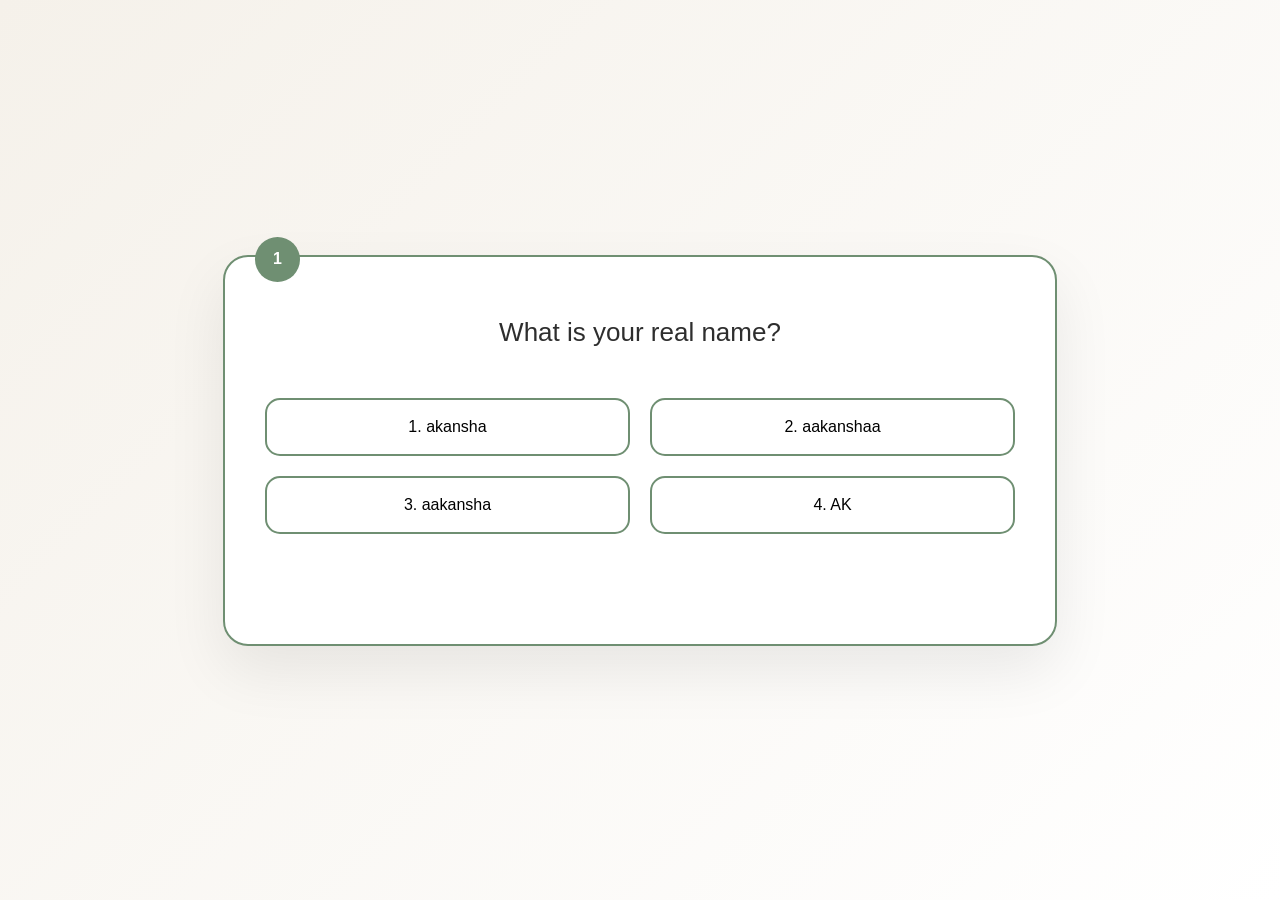
==== commit 0d82a0ed: "index.html" ====
--- a/index.html
+++ b/index.html
@@ -1,1559 +1,149 @@
 <!DOCTYPE html>
-<html lang="en">
+<html>
 <head>
-  <meta charset="UTF-8" />
-  <meta name="viewport" content="width=device-width, initial-scale=1.0" />
-  <title>Keep Moving</title>
-  <style>
-    :root {
-      --bg-1: #081120;
-      --bg-2: #15356a;
-      --bg-3: #040915;
-      --bg-4: #08101c;
-      --accent: #76e4ff;
-      --accent-strong: #b8f2ff;
-      --accent-soft: rgba(118, 228, 255, 0.24);
-      --accent-fog: rgba(118, 228, 255, 0.1);
-      --text: #f8fbff;
-      --muted: rgba(248, 251, 255, 0.72);
-      --faint: rgba(248, 251, 255, 0.38);
-      --panel: rgba(8, 14, 28, 0.38);
-      --panel-strong: rgba(7, 13, 25, 0.68);
-      --border: rgba(255, 255, 255, 0.12);
-      --shadow: 0 30px 80px rgba(0, 0, 0, 0.45);
-      --glow: 0 0 36px rgba(118, 228, 255, 0.24);
-      --glow-strong: 0 0 60px rgba(118, 228, 255, 0.36);
-      --font-display: "Georgia", "Times New Roman", serif;
-      --font-body: "Segoe UI", "Helvetica Neue", Arial, sans-serif;
-    }
+<meta charset="UTF-8">
+<meta name="viewport" content="width=device-width, initial-scale=1.0">
+<title>Level 1</title>
 
-    * {
-      box-sizing: border-box;
-    }
+<style>
+body {
+  margin: 0;
+  font-family: 'Segoe UI', sans-serif;
+  background: linear-gradient(135deg, #f5f1ea, #ffffff);
+  display: flex;
+  justify-content: center;
+  align-items: center;
+  height: 100vh;
+}
 
-    html,
-    body {
-      margin: 0;
-      min-height: 100%;
-      background: #020611;
-      color: var(--text);
-      font-family: var(--font-body);
-      overflow: hidden;
-    }
+/* Main Game Card */
+.game-card {
+  width: 90%;
+  max-width: 750px;
+  background: white;
+  padding: 60px 40px;
+  border-radius: 25px;
+  box-shadow: 0 25px 60px rgba(0,0,0,0.08);
+  border: 2px solid #6f8f72;
+  text-align: center;
+  position: relative;
+}
 
-    body {
-      background:
-        radial-gradient(circle at top, rgba(255, 255, 255, 0.08), transparent 34%),
-        radial-gradient(circle at 10% 20%, var(--accent-fog), transparent 24%),
-        linear-gradient(145deg, var(--bg-1), var(--bg-2), var(--bg-3), var(--bg-4));
-      background-size: 100% 100%, 100% 100%, 240% 240%;
-      animation: ambientShift 22s ease-in-out infinite;
-    }
+/* Level Circle */
+.level-number {
+  position: absolute;
+  top: -20px;
+  left: 30px;
+  background: #6f8f72;
+  color: white;
+  width: 45px;
+  height: 45px;
+  border-radius: 50%;
+  display: flex;
+  justify-content: center;
+  align-items: center;
+  font-weight: bold;
+}
 
-    .background-wash,
-    .particle-layer,
-    .orbital-layer,
-    .vignette {
-      position: fixed;
-      inset: 0;
-      pointer-events: none;
-    }
+/* Question */
+.question {
+  font-size: 26px;
+  margin-bottom: 50px;
+  color: #2e2e2e;
+}
 
-    .background-wash {
-      background:
-        radial-gradient(circle at 18% 18%, var(--accent-soft), transparent 24%),
-        radial-gradient(circle at 82% 24%, rgba(255, 255, 255, 0.07), transparent 18%),
-        radial-gradient(circle at 50% 82%, rgba(255, 255, 255, 0.05), transparent 30%);
-      mix-blend-mode: screen;
-      animation: washPulse 12s ease-in-out infinite;
-    }
+/* Options */
+.options {
+  display: grid;
+  grid-template-columns: 1fr 1fr;
+  gap: 20px;
+}
 
-    .orbital-layer {
-      overflow: hidden;
-    }
+.option {
+  padding: 18px;
+  border-radius: 15px;
+  border: 2px solid #6f8f72;
+  background: transparent;
+  font-size: 16px;
+  cursor: pointer;
+  transition: all 0.3s ease;
+}
 
-    .orb {
-      position: absolute;
-      width: 38vw;
-      height: 38vw;
-      max-width: 520px;
-      max-height: 520px;
-      min-width: 240px;
-      min-height: 240px;
-      border-radius: 50%;
-      filter: blur(24px);
-      opacity: 0.2;
-      background: radial-gradient(circle, var(--accent-soft), transparent 64%);
-      animation: driftOrb 18s ease-in-out infinite;
-    }
+.option:hover {
+  background: #6f8f72;
+  color: white;
+  transform: translateY(-4px);
+}
 
-    .orb.orb-a {
-      top: -8%;
-      left: -12%;
-    }
+/* Wrong selection */
+.wrong {
+  background: #f8d7da !important;
+  border-color: #d9534f !important;
+  color: #721c24 !important;
+}
 
-    .orb.orb-b {
-      bottom: -14%;
-      right: -10%;
-      animation-duration: 24s;
-      animation-delay: -7s;
-    }
+/* Correct selection */
+.correct {
+  background: #6f8f72 !important;
+  color: white !important;
+}
 
-    .particle-layer {
-      overflow: hidden;
-    }
+.feedback {
+  margin-top: 30px;
+  font-size: 15px;
+  color: #777;
+  min-height: 20px;
+}
+</style>
+</head>
 
-    .particle {
-      position: absolute;
-      width: 6px;
-      height: 6px;
-      border-radius: 999px;
-      background: rgba(255, 255, 255, 0.44);
-      box-shadow: 0 0 14px rgba(255, 255, 255, 0.16);
-      opacity: 0.28;
-      animation: floatParticle linear infinite;
-    }
+<body>
 
-    .vignette {
-      background:
-        radial-gradient(circle, transparent 40%, rgba(0, 0, 0, 0.48) 100%),
-        linear-gradient(180deg, rgba(0, 0, 0, 0.12), transparent 20%, transparent 80%, rgba(0, 0, 0, 0.22));
-    }
+<div class="game-card">
+  <div class="level-number">1</div>
 
-    .app {
-      position: relative;
-      width: 100%;
-      height: 100vh;
-      isolation: isolate;
-    }
-
-    .hud {
-      position: fixed;
-      top: 18px;
-      left: 18px;
-      right: 18px;
-      z-index: 4;
-      display: flex;
-      align-items: center;
-      justify-content: space-between;
-      gap: 16px;
-      pointer-events: none;
-    }
-
-    .hud-pill,
-    .progress-shell {
-      pointer-events: auto;
-      border: 1px solid rgba(255, 255, 255, 0.1);
-      background: rgba(6, 10, 22, 0.3);
-      backdrop-filter: blur(16px);
-      box-shadow: var(--shadow);
-    }
-
-    .hud-pill {
-      padding: 12px 16px;
-      border-radius: 999px;
-      font-size: 0.78rem;
-      letter-spacing: 0.22em;
-      text-transform: uppercase;
-      color: var(--muted);
-    }
-
-    .progress-shell {
-      width: min(280px, 48vw);
-      padding: 8px;
-      border-radius: 999px;
-    }
-
-    .progress-track {
-      height: 8px;
-      border-radius: 999px;
-      background: rgba(255, 255, 255, 0.06);
-      overflow: hidden;
-    }
-
-    .progress-fill {
-      width: 20%;
-      height: 100%;
-      border-radius: inherit;
-      background: linear-gradient(90deg, rgba(255, 255, 255, 0.34), var(--accent), var(--accent-strong));
-      box-shadow: var(--glow);
-      transform-origin: left center;
-      transition: width 0.8s ease;
-    }
-
-    .stage {
-      position: absolute;
-      inset: 0;
-      display: grid;
-      place-items: center;
-      padding: 26px;
-      opacity: 0;
-      visibility: hidden;
-      transform: scale(1.02);
-      transition:
-        opacity 1.15s ease,
-        transform 1.15s ease,
-        visibility 1.15s step-end;
-    }
-
-    .stage.active {
-      opacity: 1;
-      visibility: visible;
-      transform: scale(1);
-      transition:
-        opacity 1.15s ease,
-        transform 1.15s ease,
-        visibility 0s;
-    }
-
-    .panel {
-      position: relative;
-      width: min(980px, 100%);
-      padding: clamp(28px, 4vw, 52px);
-      border-radius: 32px;
-      border: 1px solid var(--border);
-      background:
-        linear-gradient(180deg, rgba(255, 255, 255, 0.08), transparent 24%),
-        linear-gradient(180deg, rgba(255, 255, 255, 0.03), var(--panel));
-      backdrop-filter: blur(22px);
-      overflow: hidden;
-      box-shadow: var(--shadow);
-    }
-
-    .panel::before,
-    .panel::after {
-      content: "";
-      position: absolute;
-      inset: 0;
-      pointer-events: none;
-    }
-
-    .panel::before {
-      background: linear-gradient(120deg, transparent 18%, rgba(255, 255, 255, 0.08), transparent 84%);
-      transform: translateX(-120%);
-      animation: sheen 9s ease-in-out infinite;
-    }
-
-    .panel::after {
-      background:
-        radial-gradient(circle at 20% 10%, rgba(255, 255, 255, 0.08), transparent 20%),
-        radial-gradient(circle at 90% 90%, var(--accent-fog), transparent 24%);
-      opacity: 0.9;
-    }
-
-    .panel-inner {
-      position: relative;
-      z-index: 1;
-    }
-
-    .eyebrow {
-      display: inline-flex;
-      align-items: center;
-      gap: 10px;
-      margin-bottom: 14px;
-      letter-spacing: 0.28em;
-      text-transform: uppercase;
-      font-size: 0.72rem;
-      color: var(--muted);
-    }
-
-    .eyebrow::before {
-      content: "";
-      width: 42px;
-      height: 1px;
-      background: linear-gradient(90deg, transparent, var(--accent), transparent);
-    }
-
-    h1,
-    h2,
-    .cinematic-line {
-      margin: 0;
-      font-family: var(--font-display);
-      font-weight: 400;
-      line-height: 1.05;
-      letter-spacing: 0.01em;
-    }
-
-    h1 {
-      max-width: 10ch;
-      font-size: clamp(2.8rem, 8vw, 6rem);
-    }
-
-    h2 {
-      font-size: clamp(2.15rem, 6vw, 4.2rem);
-      margin-bottom: 18px;
-    }
-
-    p,
-    input,
-    button,
-    label,
-    span {
-      font-family: var(--font-body);
-    }
-
-    .lede,
-    .helper-text {
-      max-width: 60ch;
-      color: var(--muted);
-      font-size: clamp(1rem, 2vw, 1.08rem);
-      line-height: 1.75;
-    }
-
-    .hero-grid,
-    .theme-grid,
-    .button-row,
-    .insight-grid,
-    .door-grid,
-    .final-grid {
-      display: grid;
-      gap: 18px;
-    }
-
-    .hero-grid {
-      grid-template-columns: minmax(0, 1.3fr) minmax(300px, 0.9fr);
-      align-items: center;
-      gap: 30px;
-    }
-
-    .intro-aside {
-      padding: 22px;
-      border-radius: 24px;
-      border: 1px solid rgba(255, 255, 255, 0.08);
-      background: linear-gradient(180deg, rgba(255, 255, 255, 0.06), rgba(4, 8, 18, 0.28));
-      box-shadow: inset 0 1px 0 rgba(255, 255, 255, 0.08);
-    }
-
-    .intro-motto {
-      display: grid;
-      gap: 12px;
-      margin-top: 18px;
-    }
-
-    .motto-line {
-      color: var(--faint);
-      letter-spacing: 0.08em;
-      text-transform: uppercase;
-      font-size: 0.8rem;
-    }
-
-    .theme-grid {
-      grid-template-columns: repeat(3, minmax(0, 1fr));
-      margin-top: 30px;
-    }
-
-    .theme-card,
-    .choice-button,
-    .door,
-    .restart-button {
-      cursor: pointer;
-      border: 1px solid rgba(255, 255, 255, 0.14);
-      transition:
-        transform 0.35s ease,
-        box-shadow 0.35s ease,
-        border-color 0.35s ease,
-        background 0.35s ease,
-        opacity 0.35s ease,
-        filter 0.35s ease;
-    }
-
-    .theme-card {
-      position: relative;
-      min-height: 220px;
-      padding: 20px;
-      border-radius: 28px;
-      background: var(--preview);
-      box-shadow: inset 0 1px 0 rgba(255, 255, 255, 0.16), 0 18px 42px rgba(0, 0, 0, 0.32);
-      overflow: hidden;
-      text-align: left;
-    }
-
-    .theme-card::before,
-    .theme-card::after {
-      content: "";
-      position: absolute;
-      inset: 0;
-      pointer-events: none;
-    }
-
-    .theme-card::before {
-      background:
-        radial-gradient(circle at 20% 20%, rgba(255, 255, 255, 0.3), transparent 18%),
-        linear-gradient(180deg, transparent, rgba(0, 0, 0, 0.34));
-    }
-
-    .theme-card::after {
-      inset: auto -10% -40% -10%;
-      height: 55%;
-      background: radial-gradient(circle at center, rgba(255, 255, 255, 0.14), transparent 56%);
-      filter: blur(24px);
-    }
-
-    .theme-card:hover,
-    .theme-card:focus-visible,
-    .choice-button:hover,
-    .choice-button:focus-visible,
-    .door:not(.disabled):hover,
-    .door:not(.disabled):focus-visible,
-    .restart-button:hover,
-    .restart-button:focus-visible {
-      transform: translateY(-6px) scale(1.01);
-      box-shadow: 0 0 26px rgba(255, 255, 255, 0.1), var(--glow-strong);
-      border-color: rgba(255, 255, 255, 0.28);
-      outline: none;
-    }
-
-    .theme-card.selected {
-      border-color: rgba(255, 255, 255, 0.36);
-      box-shadow: 0 0 0 1px rgba(255, 255, 255, 0.08), var(--glow-strong);
-    }
-
-    .theme-label,
-    .theme-description {
-      position: relative;
-      z-index: 1;
-      display: block;
-    }
-
-    .theme-label {
-      margin-bottom: 10px;
-      font-size: 1.02rem;
-      letter-spacing: 0.12em;
-      text-transform: uppercase;
-    }
-
-    .theme-description {
-      max-width: 20ch;
-      color: rgba(255, 255, 255, 0.78);
-      line-height: 1.55;
-      font-size: 0.94rem;
-    }
-
-    .button-row {
-      grid-template-columns: repeat(auto-fit, minmax(180px, 1fr));
-      margin-top: 30px;
-    }
-
-    .choice-button,
-    .restart-button {
-      min-height: 60px;
-      padding: 14px 22px;
-      border-radius: 999px;
-      background: rgba(255, 255, 255, 0.08);
-      color: var(--text);
-      letter-spacing: 0.06em;
-      font-size: 1rem;
-      backdrop-filter: blur(12px);
-    }
-
-    .choice-button.subtle {
-      opacity: 0.5;
-      cursor: not-allowed;
-    }
-
-    .insight-grid {
-      grid-template-columns: 1.15fr 0.85fr;
-      align-items: start;
-      margin-top: 26px;
-    }
-
-    .reveals,
-    .message-block,
-    .final-stack,
-    .final-core {
-      display: grid;
-      gap: 14px;
-    }
-
-    .reveals {
-      min-height: 176px;
-      align-content: center;
-    }
-
-    .cinematic-line {
-      opacity: 0;
-      transform: translateY(24px);
-      filter: blur(8px);
-      font-size: clamp(1.7rem, 4.5vw, 3rem);
-      text-shadow: 0 0 30px rgba(255, 255, 255, 0.08);
-    }
-
-    .cinematic-line.visible,
-    .message-line.visible {
-      animation: lineReveal 1.3s ease forwards;
-    }
-
-    .quiet-card,
-    .mirror-card,
-    .status-card,
-    .door-meta {
-      padding: 20px;
-      border-radius: 24px;
-      border: 1px solid rgba(255, 255, 255, 0.1);
-      background: linear-gradient(180deg, rgba(255, 255, 255, 0.06), rgba(5, 9, 19, 0.26));
-      box-shadow: inset 0 1px 0 rgba(255, 255, 255, 0.06);
-    }
-
-    .quiet-card-title,
-    .status-title,
-    .door-meta-label {
-      margin-bottom: 10px;
-      color: var(--faint);
-      letter-spacing: 0.12em;
-      text-transform: uppercase;
-      font-size: 0.76rem;
-    }
-
-    .quiet-card p,
-    .status-copy,
-    .door-meta-copy {
-      margin: 0;
-      color: var(--muted);
-      line-height: 1.7;
-      font-size: 0.96rem;
-    }
-
-    .shadow-layout {
-      display: grid;
-      grid-template-columns: 1.1fr 0.9fr;
-      gap: 26px;
-      align-items: center;
-      margin-top: 26px;
-    }
-
-    .shadow-form {
-      display: grid;
-      gap: 16px;
-      max-width: 420px;
-    }
-
-    .shadow-input {
-      width: 100%;
-      min-height: 60px;
-      padding: 16px 18px;
-      border-radius: 18px;
-      border: 1px solid rgba(255, 255, 255, 0.18);
-      background: rgba(4, 10, 24, 0.5);
-      color: var(--text);
-      font-size: 1rem;
-      outline: none;
-      transition: border-color 0.3s ease, box-shadow 0.3s ease, transform 0.3s ease;
-    }
-
-    .shadow-input:focus {
-      border-color: rgba(255, 255, 255, 0.28);
-      box-shadow: 0 0 0 4px rgba(255, 255, 255, 0.05), var(--glow);
-      transform: translateY(-2px);
-    }
-
-    .shadow-note {
-      color: var(--faint);
-      font-size: 0.9rem;
-    }
-
-    .mirror-card {
-      position: relative;
-      min-height: 320px;
-      display: grid;
-      place-items: center;
-      overflow: hidden;
-    }
-
-    .mirror-card::before {
-      content: "";
-      position: absolute;
-      inset: 16px;
-      border-radius: 24px;
-      border: 1px solid rgba(255, 255, 255, 0.12);
-      background:
-        radial-gradient(circle at center, rgba(255, 255, 255, 0.08), transparent 60%),
-        linear-gradient(180deg, rgba(255, 255, 255, 0.08), transparent 40%);
-      box-shadow: inset 0 0 34px rgba(255, 255, 255, 0.06), 0 0 32px var(--accent-soft);
-    }
-
-    .mirror-silhouette {
-      position: absolute;
-      width: 56%;
-      height: 74%;
-      border-radius: 46% 46% 42% 42% / 32% 32% 58% 58%;
-      background:
-        radial-gradient(circle at 50% 18%, rgba(255, 255, 255, 0.18), transparent 16%),
-        linear-gradient(180deg, rgba(255, 255, 255, 0.18), rgba(255, 255, 255, 0.02) 24%, rgba(0, 0, 0, 0.26) 100%);
-      box-shadow: inset 0 0 30px rgba(255, 255, 255, 0.1), 0 0 40px rgba(0, 0, 0, 0.18);
-      filter: blur(1px);
-      opacity: 0.8;
-    }
-
-    .mirror-word {
-      position: relative;
-      z-index: 1;
-      max-width: 82%;
-      text-align: center;
-      opacity: 0;
-      transform: translateY(18px) scale(0.96);
-      font-family: var(--font-display);
-      font-size: clamp(2.2rem, 6vw, 4.4rem);
-      letter-spacing: 0.04em;
-      color: rgba(255, 255, 255, 0.96);
-      text-shadow: 0 0 18px rgba(255, 255, 255, 0.08), 0 0 32px var(--accent-soft);
-      transition: opacity 1.1s ease, transform 1.1s ease;
-    }
-
-    .mirror-word.visible {
-      opacity: 1;
-      transform: translateY(0) scale(1);
-    }
-
-    .message-block {
-      min-height: 96px;
-      align-content: center;
-      margin-top: 18px;
-    }
-
-    .message-line {
-      opacity: 0;
-      transform: translateY(16px);
-      font-size: clamp(1.1rem, 3vw, 1.6rem);
-      color: var(--text);
-      line-height: 1.6;
-    }
-
-    .quote-word {
-      color: rgba(255, 255, 255, 0.96);
-      text-shadow: 0 0 16px rgba(255, 255, 255, 0.12), 0 0 24px var(--accent-soft);
-      font-style: italic;
-    }
-
-    .door-room {
-      display: grid;
-      gap: 24px;
-      margin-top: 28px;
-    }
-
-    .door-grid {
-      grid-template-columns: repeat(2, minmax(0, 1fr));
-      gap: 24px;
-      perspective: 1400px;
-    }
-
-    .door {
-      position: relative;
-      min-height: 320px;
-      border-radius: 30px;
-      padding: 22px;
-      display: flex;
-      align-items: end;
-      overflow: hidden;
-      transform-style: preserve-3d;
-      background:
-        linear-gradient(180deg, rgba(255, 255, 255, 0.14), rgba(255, 255, 255, 0.03)),
-        linear-gradient(160deg, rgba(0, 0, 0, 0.12), rgba(0, 0, 0, 0.46));
-      box-shadow: inset 0 0 0 1px rgba(255, 255, 255, 0.08), 0 26px 54px rgba(0, 0, 0, 0.35);
-    }
-
-    .door::before,
-    .door::after {
-      content: "";
-      position: absolute;
-      border-radius: inherit;
-    }
-
-    .door::before {
-      inset: 16px;
-      border: 1px solid rgba(255, 255, 255, 0.18);
-      background:
-        linear-gradient(180deg, rgba(255, 255, 255, 0.08), transparent 36%),
-        radial-gradient(circle at center, rgba(255, 255, 255, 0.08), transparent 60%);
-      box-shadow:
-        inset 0 0 24px rgba(255, 255, 255, 0.06),
-        0 0 28px rgba(255, 255, 255, 0.04);
-      transform: translateZ(30px);
-    }
-
-    .door::after {
-      width: 12px;
-      height: 12px;
-      top: 50%;
-      right: 34px;
-      margin-top: -6px;
-      border-radius: 50%;
-      background: rgba(255, 245, 186, 0.94);
-      box-shadow: 0 0 18px rgba(255, 245, 186, 0.72);
-      transform: translateZ(46px);
-    }
-
-    .door-beam {
-      position: absolute;
-      inset: 0;
-      background:
-        linear-gradient(90deg, transparent 0%, rgba(255, 255, 255, 0.02) 45%, rgba(255, 255, 255, 0.14) 50%, rgba(255, 255, 255, 0.02) 55%, transparent 100%);
-      opacity: 0.65;
-      transform: translateX(-60%);
-      animation: beamSlide 6s ease-in-out infinite;
-    }
-
-    .door.beat {
-      animation: doorBeat 1.8s ease-in-out infinite;
-    }
-
-    .door.disabled {
-      opacity: 0.36;
-      cursor: not-allowed;
-      filter: grayscale(0.15);
-    }
-
-    .door.locked .door-label::after {
-      content: " Locked";
-      color: rgba(255, 255, 255, 0.42);
-    }
-
-    .door.opening {
-      animation: doorOpen 1.45s cubic-bezier(0.25, 0.8, 0.2, 1) forwards;
-    }
-
-    .door-label {
-      position: relative;
-      z-index: 1;
-      letter-spacing: 0.18em;
-      text-transform: uppercase;
-      color: var(--muted);
-    }
-
-    .door-stage-footer {
-      display: grid;
-      grid-template-columns: 1fr auto;
-      gap: 18px;
-      align-items: center;
-    }
-
-    .door-meta {
-      min-height: 92px;
-      display: grid;
-      align-content: center;
-    }
-
-    .door-choices {
-      display: inline-flex;
-      align-items: center;
-      gap: 10px;
-      padding: 12px 16px;
-      border-radius: 999px;
-      border: 1px solid rgba(255, 255, 255, 0.1);
-      background: rgba(255, 255, 255, 0.05);
-      color: var(--muted);
-      letter-spacing: 0.08em;
-      text-transform: uppercase;
-      font-size: 0.76rem;
-    }
-
-    .choice-dot {
-      width: 8px;
-      height: 8px;
-      border-radius: 50%;
-      background: rgba(255, 255, 255, 0.18);
-      box-shadow: 0 0 12px rgba(255, 255, 255, 0.1);
-    }
-
-    .choice-dot.active {
-      background: var(--accent);
-      box-shadow: var(--glow);
-    }
-
-    .center-panel {
-      text-align: center;
-    }
-
-    .final-grid {
-      grid-template-columns: 1fr;
-      margin-top: 26px;
-    }
-
-    .final-stack {
-      justify-items: center;
-    }
-
-    .final-core {
-      margin-top: 24px;
-      padding-top: 28px;
-      border-top: 1px solid rgba(255, 255, 255, 0.12);
-      justify-items: center;
-    }
-
-    .constellation {
-      position: relative;
-      width: min(500px, 100%);
-      height: 180px;
-      margin: 8px auto 18px;
-      opacity: 0.8;
-    }
-
-    .constellation::before {
-      content: "";
-      position: absolute;
-      left: 12%;
-      right: 12%;
-      top: 50%;
-      height: 1px;
-      background: linear-gradient(90deg, transparent, rgba(255, 255, 255, 0.18), transparent);
-      transform: translateY(-50%);
-    }
-
-    .star {
-      position: absolute;
-      width: 10px;
-      height: 10px;
-      border-radius: 50%;
-      background: rgba(255, 255, 255, 0.92);
-      box-shadow: 0 0 18px rgba(255, 255, 255, 0.3), 0 0 26px var(--accent-soft);
-      animation: twinkle 3.2s ease-in-out infinite;
-    }
-
-    .star.s1 { top: 54%; left: 14%; }
-    .star.s2 { top: 34%; left: 33%; animation-delay: -0.6s; }
-    .star.s3 { top: 60%; left: 50%; animation-delay: -1.4s; }
-    .star.s4 { top: 26%; left: 68%; animation-delay: -0.9s; }
-    .star.s5 { top: 50%; right: 14%; animation-delay: -1.8s; }
-
-    .restart-wrap {
-      margin-top: 34px;
-      display: flex;
-      justify-content: center;
-    }
-
-    .hidden {
-      display: none !important;
-    }
-
-    @keyframes ambientShift {
-      0%, 100% { background-position: center, center, 0% 50%; }
-      50% { background-position: center, center, 100% 50%; }
-    }
-
-    @keyframes washPulse {
-      0%, 100% { opacity: 0.74; transform: scale(1); }
-      50% { opacity: 0.98; transform: scale(1.04); }
-    }
-
-    @keyframes driftOrb {
-      0%, 100% { transform: translate3d(0, 0, 0) scale(1); }
-      50% { transform: translate3d(20px, 16px, 0) scale(1.08); }
-    }
-
-    @keyframes floatParticle {
-      from {
-        transform: translate3d(0, 112vh, 0) scale(0.72);
-        opacity: 0;
-      }
-      15% {
-        opacity: 0.32;
-      }
-      to {
-        transform: translate3d(var(--drift, 0px), -15vh, 0) scale(1.22);
-        opacity: 0;
-      }
-    }
-
-    @keyframes lineReveal {
-      0% {
-        opacity: 0;
-        transform: translateY(24px);
-        filter: blur(8px);
-      }
-      100% {
-        opacity: 1;
-        transform: translateY(0);
-        filter: blur(0);
-      }
-    }
-
-    @keyframes sheen {
-      0%, 100% { transform: translateX(-120%); }
-      46%, 56% { transform: translateX(120%); }
-    }
-
-    @keyframes beamSlide {
-      0%, 100% { transform: translateX(-60%); opacity: 0.35; }
-      50% { transform: translateX(60%); opacity: 0.72; }
-    }
-
-    @keyframes doorBeat {
-      0%, 100% { box-shadow: inset 0 0 0 1px rgba(255, 255, 255, 0.08), 0 26px 54px rgba(0, 0, 0, 0.35); }
-      50% { box-shadow: inset 0 0 0 1px rgba(255, 255, 255, 0.12), 0 0 40px rgba(255, 255, 255, 0.09), var(--glow); }
-    }
-
-    @keyframes doorOpen {
-      0% {
-        transform: rotateY(0deg) translateY(0) scale(1);
-        box-shadow: inset 0 0 0 1px rgba(255, 255, 255, 0.08), 0 26px 54px rgba(0, 0, 0, 0.35);
-      }
-      60% {
-        transform: rotateY(-38deg) translateY(-8px) scale(1.01);
-        box-shadow: inset 0 0 0 1px rgba(255, 255, 255, 0.16), 0 0 40px rgba(255, 255, 255, 0.14), var(--glow);
-      }
-      100% {
-        transform: rotateY(-76deg) translateX(-26px) scale(0.98);
-        opacity: 0.66;
-      }
-    }
-
-    @keyframes twinkle {
-      0%, 100% { transform: scale(1); opacity: 0.8; }
-      50% { transform: scale(1.35); opacity: 1; }
-    }
-
-    @media (max-width: 900px) {
-      .hero-grid,
-      .insight-grid,
-      .shadow-layout,
-      .door-stage-footer {
-        grid-template-columns: 1fr;
-      }
-
-      .progress-shell {
-        width: min(220px, 40vw);
-      }
-    }
-
-    @media (max-width: 760px) {
-      body {
-        overflow: auto;
-      }
-
-      .app {
-        min-height: 100vh;
-        height: 100vh;
-      }
-
-      .theme-grid,
-      .door-grid {
-        grid-template-columns: 1fr;
-      }
-
-      .hud {
-        top: 14px;
-        left: 14px;
-        right: 14px;
-        gap: 10px;
-      }
-
-      .hud-pill {
-        font-size: 0.68rem;
-        letter-spacing: 0.14em;
-        padding: 10px 12px;
-      }
-
-      .progress-shell {
-        width: min(140px, 34vw);
-      }
-
-      .panel {
-        padding: 24px;
-        border-radius: 26px;
-      }
-
-      .theme-card {
-        min-height: 180px;
-      }
-
-      .mirror-card,
-      .door {
-        min-height: 240px;
-      }
-    }
-  </style>
-</head>
-<body>
-  <div class="background-wash" aria-hidden="true"></div>
-  <div class="orbital-layer" aria-hidden="true">
-    <div class="orb orb-a"></div>
-    <div class="orb orb-b"></div>
-  </div>
-  <div class="particle-layer" id="particleLayer" aria-hidden="true"></div>
-  <div class="vignette" aria-hidden="true"></div>
-
-  <div class="hud" aria-hidden="true">
-    <div class="hud-pill" id="hudLabel">Prelude</div>
-    <div class="progress-shell">
-      <div class="progress-track">
-        <div class="progress-fill" id="progressFill"></div>
-      </div>
-    </div>
+  <div class="question">
+    What is your real name?
   </div>
 
-  <main class="app" id="app">
-    <section class="stage active" id="stage-intro" aria-labelledby="intro-title">
-      <div class="panel">
-        <div class="panel-inner">
-          <div class="hero-grid">
-            <div>
-              <span class="eyebrow">A Quiet Beginning</span>
-              <h1 id="intro-title">Choose the color of your inner weather.</h1>
-              <p class="lede">
-                This is not about picking a skin. It is about deciding how the world feels while you move through it.
-                Start by choosing the emotional light you want to carry.
-              </p>
-            </div>
+  <div class="options">
+    <button class="option" onclick="checkAnswer(this, false)">1. akansha</button>
+    <button class="option" onclick="checkAnswer(this, false)">2. aakanshaa</button>
+    <button class="option" onclick="checkAnswer(this, false)">3. aakansha</button>
+    <button class="option" onclick="checkAnswer(this, true)">4. AK</button>
+  </div>
 
-            <aside class="intro-aside">
-              <div class="quiet-card-title">Before the first step</div>
-              <p>
-                The game remembers one hidden word, bends perception around it, and quietly gives it back with less fear attached.
-              </p>
-              <div class="intro-motto">
-                <span class="motto-line">Expect the unexpected.</span>
-                <span class="motto-line">Accept the unexpected.</span>
-                <span class="motto-line">Just start.</span>
-              </div>
-            </aside>
-          </div>
+  <div class="feedback" id="feedback"></div>
+</div>
 
-          <div class="theme-grid" id="themeGrid">
-            <button
-              class="theme-card"
-              type="button"
-              data-theme="dawn"
-              style="--preview: linear-gradient(145deg, #2d1220, #b45309 48%, #fde68a 100%);"
-            >
-              <span class="theme-label">Dawn Pulse</span>
-              <span class="theme-description">Warm, fragile, brave. The feeling of light returning before certainty does.</span>
-            </button>
+<script>
+function checkAnswer(button, isCorrect) {
 
-            <button
-              class="theme-card"
-              type="button"
-              data-theme="ocean"
-              style="--preview: linear-gradient(145deg, #07111f, #1d4ed8 52%, #67e8f9 100%);"
-            >
-              <span class="theme-label">Midnight Tide</span>
-              <span class="theme-description">Cool, deep, reflective. A still surface hiding quiet momentum underneath.</span>
-            </button>
+  const buttons = document.querySelectorAll('.option');
+  buttons.forEach(btn => btn.disabled = true);
 
-            <button
-              class="theme-card"
-              type="button"
-              data-theme="violet"
-              style="--preview: linear-gradient(145deg, #120d1f, #6d28d9 48%, #f472b6 100%);"
-            >
-              <span class="theme-label">Velvet Static</span>
-              <span class="theme-description">Mysterious, intimate, electric. The comfort of darkness that still glows back.</span>
-            </button>
-          </div>
-        </div>
-      </div>
-    </section>
+  if (isCorrect) {
+    button.classList.add('correct');
+    document.getElementById("feedback").innerText = "Access Granted.";
 
-    <section class="stage" id="stage-mindset" aria-labelledby="mindset-title">
-      <div class="panel">
-        <div class="panel-inner">
-          <span class="eyebrow">Mindset</span>
-          <h2 id="mindset-title">Do you control everything in life?</h2>
-          <p class="helper-text">
-            Some answers keep you circling. One answer lets the next room appear.
-          </p>
+    setTimeout(() => {
+      window.location.href = "level2.html";
+    }, 1200);
 
-          <div class="insight-grid">
-            <div>
-              <div class="button-row">
-                <button class="choice-button subtle" type="button" disabled aria-disabled="true">Yes</button>
-                <button class="choice-button" type="button" id="mindsetNo">No</button>
-              </div>
+  } else {
+    button.classList.add('wrong');
+    document.getElementById("feedback").innerText = "That doesn't feel right...";
 
-              <div class="reveals" id="mindsetReveal">
-                <p class="cinematic-line" id="expectLine">Expect the unexpected.</p>
-                <p class="cinematic-line" id="acceptLine">Accept the unexpected.</p>
-              </div>
-            </div>
+    setTimeout(() => {
+      buttons.forEach(btn => {
+        btn.disabled = false;
+        btn.classList.remove('wrong');
+      });
+      document.getElementById("feedback").innerText = "";
+    }, 1200);
+  }
+}
+</script>
 
-            <aside class="status-card">
-              <div class="status-title">Observation</div>
-              <p class="status-copy">
-                Control can be comforting, but it is often a story we tell ourselves to avoid movement.
-                The unknown is not always danger. Sometimes it is just reality without decoration.
-              </p>
-            </aside>
-          </div>
-        </div>
-      </div>
-    </section>
-
-    <section class="stage" id="stage-shadow" aria-labelledby="shadow-title">
-      <div class="panel">
-        <div class="panel-inner">
-          <span class="eyebrow">Shadow</span>
-          <h2 id="shadow-title">What’s one thing you never want people to notice about you?</h2>
-          <p class="helper-text">
-            Use one word. It stays in memory only for this experience, then returns to you in a different shape.
-          </p>
-
-          <div class="shadow-layout">
-            <div>
-              <form class="shadow-form" id="shadowForm">
-                <input
-                  class="shadow-input"
-                  id="shadowInput"
-                  name="shadow"
-                  type="text"
-                  maxlength="20"
-                  autocomplete="off"
-                  placeholder="one word"
-                  aria-label="One thing you hide"
-                />
-                <button class="choice-button" type="submit">Let it be seen</button>
-                <div class="shadow-note">No backend. No upload. Just a temporary reflection.</div>
-              </form>
-
-              <div class="message-block hidden" id="shadowReveal"></div>
-            </div>
-
-            <aside class="mirror-card">
-              <div class="mirror-silhouette" aria-hidden="true"></div>
-              <div class="mirror-word" id="mirrorWord">hidden</div>
-            </aside>
-          </div>
-        </div>
-      </div>
-    </section>
-
-    <section class="stage" id="stage-door" aria-labelledby="door-title">
-      <div class="panel">
-        <div class="panel-inner">
-          <span class="eyebrow">Threshold</span>
-          <h2 id="door-title">Choose a door.</h2>
-          <p class="helper-text" id="doorPrompt">
-            At first, it won’t feel like a real choice.
-          </p>
-
-          <div class="door-room">
-            <div class="door-grid">
-              <button class="door disabled locked" id="leftDoor" type="button" data-door="left" aria-disabled="true">
-                <span class="door-beam" aria-hidden="true"></span>
-                <span class="door-label">Left Door</span>
-              </button>
-
-              <button class="door beat" id="rightDoor" type="button" data-door="right">
-                <span class="door-beam" aria-hidden="true"></span>
-                <span class="door-label">Right Door</span>
-              </button>
-            </div>
-
-            <div class="door-stage-footer">
-              <div class="door-meta">
-                <div class="door-meta-label">Perception</div>
-                <div class="door-meta-copy" id="doorMetaCopy">
-                  The mind fills locked spaces with imagined consequences.
-                </div>
-              </div>
-
-              <div class="door-choices" aria-label="Door rounds">
-                <span class="choice-dot active" id="dotOne"></span>
-                <span class="choice-dot" id="dotTwo"></span>
-                <span>Round <span id="roundLabel">1</span> / 2</span>
-              </div>
-            </div>
-
-            <div class="message-block" id="doorMessage"></div>
-          </div>
-        </div>
-      </div>
-    </section>
-
-    <section class="stage" id="stage-final" aria-labelledby="final-title">
-      <div class="panel center-panel">
-        <div class="panel-inner">
-          <span class="eyebrow">Afterward</span>
-          <h2 id="final-title">The motion was always the point.</h2>
-
-          <div class="constellation" aria-hidden="true">
-            <span class="star s1"></span>
-            <span class="star s2"></span>
-            <span class="star s3"></span>
-            <span class="star s4"></span>
-            <span class="star s5"></span>
-          </div>
-
-          <div class="final-grid">
-            <div class="final-stack" id="finalStack">
-              <p class="cinematic-line">Some things are written.</p>
-              <p class="cinematic-line">Some things are chosen.</p>
-              <p class="cinematic-line">But you?</p>
-              <p class="cinematic-line">You keep moving.</p>
-            </div>
-
-            <div class="final-core" id="finalCore">
-              <p class="cinematic-line">Expect the unexpected.</p>
-              <p class="cinematic-line">Accept the unexpected.</p>
-              <p class="cinematic-line">Just start.</p>
-              <p class="cinematic-line">Don’t stay stuck.</p>
-            </div>
-          </div>
-
-          <div class="restart-wrap">
-            <button class="restart-button" id="restartButton" type="button">Begin again</button>
-          </div>
-        </div>
-      </div>
-    </section>
-  </main>
-
-  <script>
-    const themes = {
-      dawn: {
-        bg1: "#2d1220",
-        bg2: "#92400e",
-        bg3: "#160b14",
-        bg4: "#24100f",
-        accent: "#fbbf24",
-        accentStrong: "#fde68a",
-        accentSoft: "rgba(251, 191, 36, 0.22)",
-        accentFog: "rgba(251, 191, 36, 0.08)"
-      },
-      ocean: {
-        bg1: "#081120",
-        bg2: "#15356a",
-        bg3: "#040915",
-        bg4: "#07101d",
-        accent: "#76e4ff",
-        accentStrong: "#c6f5ff",
-        accentSoft: "rgba(118, 228, 255, 0.24)",
-        accentFog: "rgba(118, 228, 255, 0.1)"
-      },
-      violet: {
-        bg1: "#120d1f",
-        bg2: "#4c1d95",
-        bg3: "#0d0a16",
-        bg4: "#180d23",
-        accent: "#f472b6",
-        accentStrong: "#fbcfe8",
-        accentSoft: "rgba(244, 114, 182, 0.24)",
-        accentFog: "rgba(244, 114, 182, 0.1)"
-      }
-    };
-
-    const stageMeta = {
-      "stage-intro": { label: "Prelude", progress: 20 },
-      "stage-mindset": { label: "Mindset", progress: 40 },
-      "stage-shadow": { label: "Shadow", progress: 60 },
-      "stage-door": { label: "Threshold", progress: 80 },
-      "stage-final": { label: "Afterward", progress: 100 }
-    };
-
-    const state = {
-      currentStage: "stage-intro",
-      theme: "ocean",
-      shadowWord: "",
-      doorRound: 1,
-      transitioning: false,
-      selectedThemeButton: null
-    };
-
-    const stageIds = [
-      "stage-intro",
-      "stage-mindset",
-      "stage-shadow",
-      "stage-door",
-      "stage-final"
-    ];
-
-    const root = document.documentElement;
-    const themeGrid = document.getElementById("themeGrid");
-    const mindsetNo = document.getElementById("mindsetNo");
-    const expectLine = document.getElementById("expectLine");
-    const acceptLine = document.getElementById("acceptLine");
-    const shadowForm = document.getElementById("shadowForm");
-    const shadowInput = document.getElementById("shadowInput");
-    const shadowReveal = document.getElementById("shadowReveal");
-    const mirrorWord = document.getElementById("mirrorWord");
-    const leftDoor = document.getElementById("leftDoor");
-    const rightDoor = document.getElementById("rightDoor");
-    const doorPrompt = document.getElementById("doorPrompt");
-    const doorMessage = document.getElementById("doorMessage");
-    const doorMetaCopy = document.getElementById("doorMetaCopy");
-    const roundLabel = document.getElementById("roundLabel");
-    const dotOne = document.getElementById("dotOne");
-    const dotTwo = document.getElementById("dotTwo");
-    const finalStack = document.getElementById("finalStack");
-    const finalCore = document.getElementById("finalCore");
-    const restartButton = document.getElementById("restartButton");
-    const particleLayer = document.getElementById("particleLayer");
-    const progressFill = document.getElementById("progressFill");
-    const hudLabel = document.getElementById("hudLabel");
-
-    function wait(ms) {
-      return new Promise((resolve) => window.setTimeout(resolve, ms));
-    }
-
-    function applyTheme(themeName) {
-      const theme = themes[themeName] || themes.ocean;
-      state.theme = themeName;
-      root.style.setProperty("--bg-1", theme.bg1);
-      root.style.setProperty("--bg-2", theme.bg2);
-      root.style.setProperty("--bg-3", theme.bg3);
-      root.style.setProperty("--bg-4", theme.bg4);
-      root.style.setProperty("--accent", theme.accent);
-      root.style.setProperty("--accent-strong", theme.accentStrong);
-      root.style.setProperty("--accent-soft", theme.accentSoft);
-      root.style.setProperty("--accent-fog", theme.accentFog);
-    }
-
-    function updateHud(stageId) {
-      const meta = stageMeta[stageId];
-      if (!meta) {
-        return;
-      }
-
-      progressFill.style.width = `${meta.progress}%`;
-      hudLabel.textContent = meta.label;
-    }
-
-    async function goToStage(nextId) {
-      if (state.transitioning || nextId === state.currentStage) {
-        return;
-      }
-
-      state.transitioning = true;
-      const current = document.getElementById(state.currentStage);
-      const next = document.getElementById(nextId);
-
-      if (current) {
-        current.classList.remove("active");
-      }
-
-      await wait(460);
-
-      next.classList.add("active");
-      state.currentStage = nextId;
-      updateHud(nextId);
-      state.transitioning = false;
-    }
-
-    async function revealLines(lines, gap = 900) {
-      for (const line of lines) {
-        line.classList.remove("visible");
-        void line.offsetWidth;
-        line.classList.add("visible");
-        await wait(gap);
-      }
-    }
-
-    function showDoorMessage(lines) {
-      doorMessage.innerHTML = "";
-      lines.forEach((text, index) => {
-        const line = document.createElement("p");
-        line.className = "message-line";
-        line.textContent = text;
-        doorMessage.appendChild(line);
-        window.setTimeout(() => line.classList.add("visible"), 140 + index * 760);
-      });
-    }
-
-    function showShadowReveal() {
-      shadowReveal.classList.remove("hidden");
-      shadowReveal.innerHTML = "";
-
-      const line1 = document.createElement("p");
-      line1.className = "message-line";
-      line1.innerHTML = `You feared your <span class="quote-word">'${state.shadowWord}'</span>. But you kept moving.`;
-
-      const line2 = document.createElement("p");
-      line2.className = "message-line";
-      line2.textContent = "The part you hid never stopped the next step.";
-
-      shadowReveal.append(line1, line2);
-      window.setTimeout(() => line1.classList.add("visible"), 120);
-      window.setTimeout(() => line2.classList.add("visible"), 860);
-
-      mirrorWord.textContent = state.shadowWord;
-      mirrorWord.classList.remove("visible");
-      void mirrorWord.offsetWidth;
-      window.setTimeout(() => mirrorWord.classList.add("visible"), 240);
-    }
-
-    function resetDoorState() {
-      state.doorRound = 1;
-      [leftDoor, rightDoor].forEach((door) => {
-        door.classList.remove("opening");
-        door.disabled = false;
-      });
-
-      leftDoor.classList.add("disabled", "locked");
-      leftDoor.setAttribute("aria-disabled", "true");
-      rightDoor.classList.remove("disabled", "locked");
-      rightDoor.removeAttribute("aria-disabled");
-      rightDoor.classList.add("beat");
-
-      doorPrompt.textContent = "At first, it won’t feel like a real choice.";
-      doorMetaCopy.textContent = "The mind fills locked spaces with imagined consequences.";
-      roundLabel.textContent = "1";
-      dotOne.classList.add("active");
-      dotTwo.classList.remove("active");
-      doorMessage.innerHTML = "";
-    }
-
-    async function handleFirstDoorChoice() {
-      rightDoor.classList.remove("beat");
-      rightDoor.classList.add("opening");
-      showDoorMessage(["Some paths choose you."]);
-      doorMetaCopy.textContent = "Restriction can feel personal, even when it is only temporary.";
-      await wait(2200);
-
-      [leftDoor, rightDoor].forEach((door) => {
-        door.classList.remove("opening", "disabled", "locked");
-        door.removeAttribute("aria-disabled");
-      });
-
-      leftDoor.classList.add("beat");
-      rightDoor.classList.add("beat");
-      state.doorRound = 2;
-      roundLabel.textContent = "2";
-      dotTwo.classList.add("active");
-      doorPrompt.textContent = "Now choose again. This time, whichever one you want.";
-      doorMetaCopy.textContent = "When both paths open, fear often stays behind anyway. That part was yours.";
-      doorMessage.innerHTML = "";
-    }
-
-    async function handleSecondDoorChoice(chosenDoor) {
-      leftDoor.classList.remove("beat");
-      rightDoor.classList.remove("beat");
-      chosenDoor.classList.add("opening");
-      doorMetaCopy.textContent = "The imagined catastrophe loses power when you walk toward it.";
-      showDoorMessage([
-        "Nothing bad was ever behind this door.",
-        "Only the story you created in your head."
-      ]);
-
-      await wait(3200);
-      await goToStage("stage-final");
-      await wait(500);
-      await revealLines(Array.from(finalStack.children), 920);
-      await wait(700);
-      await revealLines(Array.from(finalCore.children), 760);
-    }
-
-    function createParticles() {
-      const total = 24;
-      particleLayer.innerHTML = "";
-
-      for (let i = 0; i < total; i += 1) {
-        const particle = document.createElement("span");
-        particle.className = "particle";
-        particle.style.left = `${Math.random() * 100}%`;
-        particle.style.animationDuration = `${16 + Math.random() * 18}s`;
-        particle.style.animationDelay = `${Math.random() * -18}s`;
-        particle.style.setProperty("--drift", `${-52 + Math.random() * 104}px`);
-        const size = 2 + Math.random() * 5;
-        particle.style.width = `${size}px`;
-        particle.style.height = `${size}px`;
-        particle.style.opacity = `${0.14 + Math.random() * 0.32}`;
-        particleLayer.appendChild(particle);
-      }
-    }
-
-    function sanitizeShadowWord(value) {
-      return value
-        .trim()
-        .replace(/\s+/g, " ")
-        .split(" ")[0]
-        .replace(/[^a-zA-Z'-]/g, "")
-        .slice(0, 20);
-    }
-
-    function resetExperience() {
-      state.shadowWord = "";
-      state.transitioning = false;
-      mindsetNo.disabled = false;
-
-      stageIds.forEach((id) => {
-        document.getElementById(id).classList.remove("active");
-      });
-
-      document.getElementById("stage-intro").classList.add("active");
-      state.currentStage = "stage-intro";
-      updateHud("stage-intro");
-
-      [expectLine, acceptLine, ...finalStack.children, ...finalCore.children].forEach((line) => {
-        line.classList.remove("visible");
-      });
-
-      shadowInput.value = "";
-      shadowReveal.classList.add("hidden");
-      shadowReveal.innerHTML = "";
-      mirrorWord.textContent = "hidden";
-      mirrorWord.classList.remove("visible");
-      resetDoorState();
-    }
-
-    themeGrid.addEventListener("click", async (event) => {
-      const button = event.target.closest("[data-theme]");
-      if (!button) {
-        return;
-      }
-
-      if (state.selectedThemeButton) {
-        state.selectedThemeButton.classList.remove("selected");
-      }
-
-      state.selectedThemeButton = button;
-      state.selectedThemeButton.classList.add("selected");
-      applyTheme(button.dataset.theme);
-
-      await wait(380);
-      await goToStage("stage-mindset");
-    });
-
-    mindsetNo.addEventListener("click", async () => {
-      mindsetNo.disabled = true;
-      await revealLines([expectLine], 1200);
-      await wait(460);
-      await revealLines([acceptLine], 980);
-      await wait(1300);
-      await goToStage("stage-shadow");
-      shadowInput.focus();
-    });
-
-    shadowForm.addEventListener("submit", async (event) => {
-      event.preventDefault();
-      const sanitized = sanitizeShadowWord(shadowInput.value);
-
-      if (!sanitized) {
-        shadowInput.focus();
-        return;
-      }
-
-      state.shadowWord = sanitized;
-      showShadowReveal();
-      await wait(2800);
-      await goToStage("stage-door");
-    });
-
-    [leftDoor, rightDoor].forEach((door) => {
-      door.addEventListener("click", async () => {
-        if (state.transitioning || door.classList.contains("disabled")) {
-          return;
-        }
-
-        if (state.doorRound === 1) {
-          if (door !== rightDoor) {
-            return;
-          }
-
-          await handleFirstDoorChoice();
-          return;
-        }
-
-        leftDoor.disabled = true;
-        rightDoor.disabled = true;
-        await handleSecondDoorChoice(door);
-      });
-    });
-
-    restartButton.addEventListener("click", () => {
-      resetExperience();
-    });
-
-    applyTheme(state.theme);
-    createParticles();
-    resetDoorState();
-    updateHud("stage-intro");
-  </script>
 </body>
 </html>
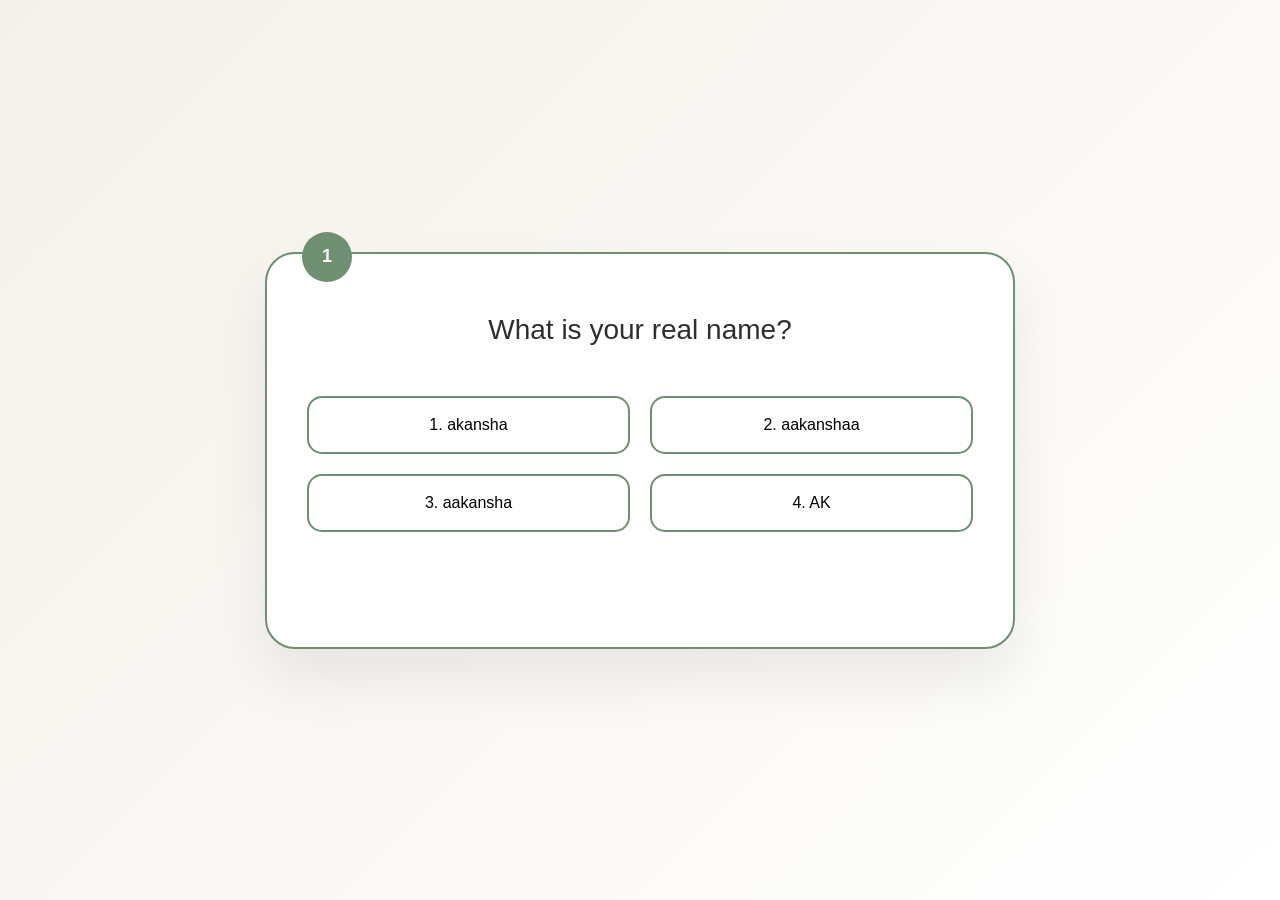
==== commit 494dbab4: "index.html" ====
--- a/index.html
+++ b/index.html
@@ -1,53 +1,60 @@
 <!DOCTYPE html>
-<html>
+<html lang="en">
 <head>
 <meta charset="UTF-8">
 <meta name="viewport" content="width=device-width, initial-scale=1.0">
 <title>Level 1</title>
 
 <style>
+* {
+  margin: 0;
+  padding: 0;
+  box-sizing: border-box;
+}
+
 body {
-  margin: 0;
   font-family: 'Segoe UI', sans-serif;
-  background: linear-gradient(135deg, #f5f1ea, #ffffff);
+  height: 100vh;
   display: flex;
   justify-content: center;
   align-items: center;
-  height: 100vh;
+  background: linear-gradient(135deg, #f5f1ea, #ffffff);
 }
 
-/* Main Game Card */
+/* Game Card */
 .game-card {
   width: 90%;
   max-width: 750px;
-  background: white;
+  background: #ffffff;
   padding: 60px 40px;
-  border-radius: 25px;
-  box-shadow: 0 25px 60px rgba(0,0,0,0.08);
+  border-radius: 30px;
   border: 2px solid #6f8f72;
+  box-shadow: 0 30px 60px rgba(0,0,0,0.08);
   text-align: center;
   position: relative;
+  animation: fadeIn 1s ease forwards;
 }
 
-/* Level Circle */
+/* Level Badge */
 .level-number {
   position: absolute;
-  top: -20px;
-  left: 30px;
+  top: -22px;
+  left: 35px;
+  width: 50px;
+  height: 50px;
   background: #6f8f72;
   color: white;
-  width: 45px;
-  height: 45px;
   border-radius: 50%;
   display: flex;
   justify-content: center;
   align-items: center;
   font-weight: bold;
+  font-size: 18px;
 }
 
 /* Question */
 .question {
-  font-size: 26px;
+  font-size: 28px;
   margin-bottom: 50px;
   color: #2e2e2e;
 }
@@ -75,24 +82,36 @@
   transform: translateY(-4px);
 }
 
-/* Wrong selection */
+/* States */
 .wrong {
   background: #f8d7da !important;
   border-color: #d9534f !important;
   color: #721c24 !important;
 }
 
-/* Correct selection */
 .correct {
   background: #6f8f72 !important;
   color: white !important;
 }
 
 .feedback {
-  margin-top: 30px;
+  margin-top: 35px;
   font-size: 15px;
   color: #777;
   min-height: 20px;
+  transition: opacity 0.3s ease;
+}
+
+/* Fade Animation */
+@keyframes fadeIn {
+  from {
+    opacity: 0;
+    transform: translateY(20px);
+  }
+  to {
+    opacity: 1;
+    transform: translateY(0);
+  }
 }
 </style>
 </head>
@@ -120,26 +139,40 @@
 function checkAnswer(button, isCorrect) {
 
   const buttons = document.querySelectorAll('.option');
+  const feedback = document.getElementById("feedback");
+
+  // Disable all buttons
   buttons.forEach(btn => btn.disabled = true);
 
   if (isCorrect) {
+
     button.classList.add('correct');
-    document.getElementById("feedback").innerText = "Access Granted.";
+    feedback.innerText = "Access Granted.";
+
+    // Store selection
+    sessionStorage.setItem("nameSelected", "AK");
+
+    // Smooth transition
+    setTimeout(() => {
+      document.body.style.opacity = "0";
+      document.body.style.transition = "opacity 0.6s ease";
+    }, 800);
 
     setTimeout(() => {
       window.location.href = "level2.html";
-    }, 1200);
+    }, 1400);
 
   } else {
+
     button.classList.add('wrong');
-    document.getElementById("feedback").innerText = "That doesn't feel right...";
+    feedback.innerText = "That doesn't feel right...";
 
     setTimeout(() => {
       buttons.forEach(btn => {
         btn.disabled = false;
         btn.classList.remove('wrong');
       });
-      document.getElementById("feedback").innerText = "";
+      feedback.innerText = "";
     }, 1200);
   }
 }
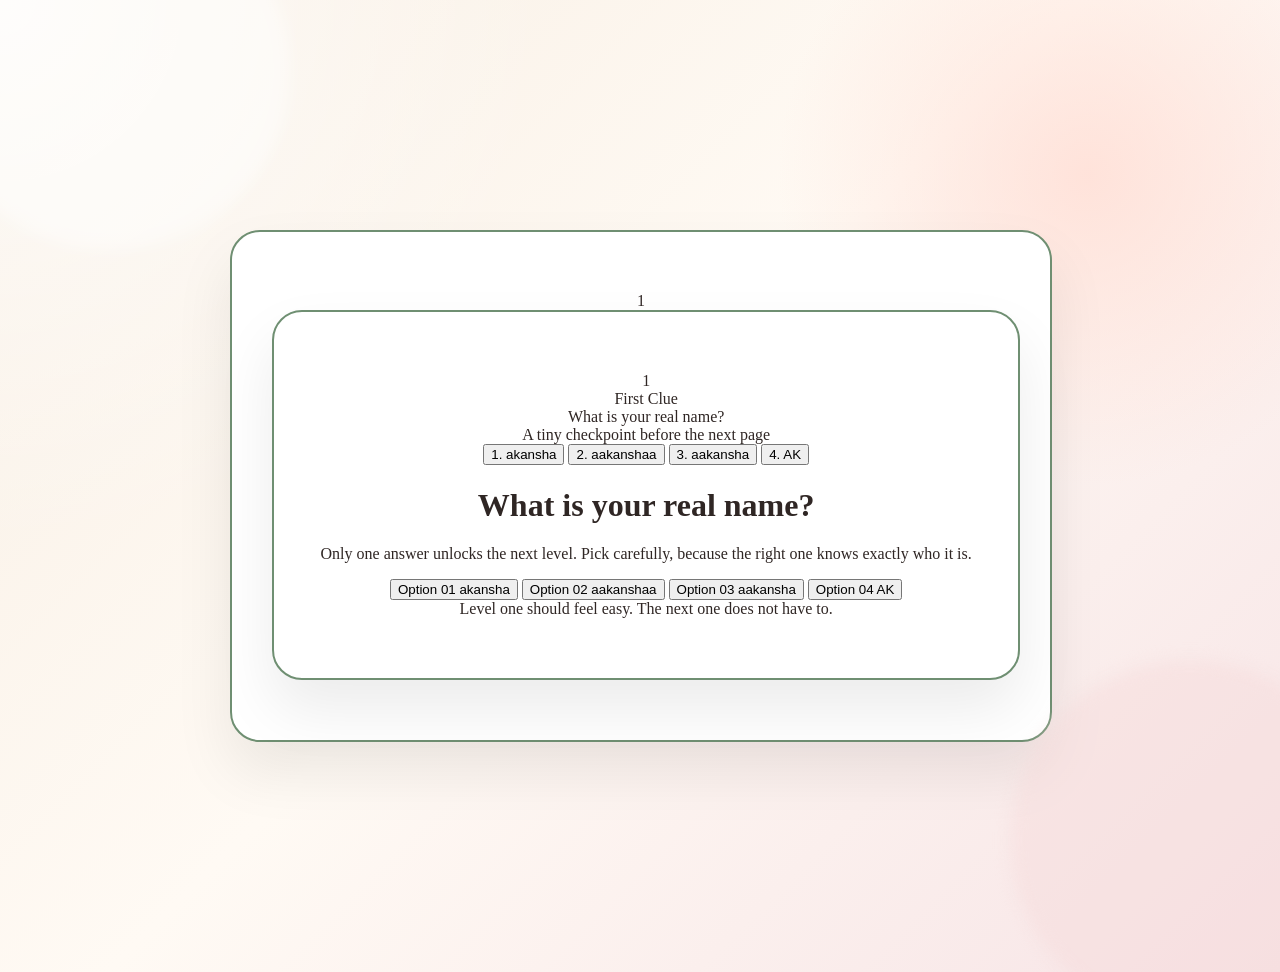
==== commit d0c2631f: "index.html" ====
--- a/index.html
+++ b/index.html
@@ -1,27 +1,77 @@
-<!DOCTYPE html>
-<html lang="en">
-<head>
+
 <meta charset="UTF-8">
 <meta name="viewport" content="width=device-width, initial-scale=1.0">
 <title>Level 1</title>
+<style>
+:root {
+  --bg-cream: #f8efe4;
+  --bg-rose: #f6d8da;
+  --panel: rgba(255, 252, 248, 0.82);
+  --panel-border: rgba(126, 97, 87, 0.2);
+  --text-main: #2f2624;
+  --text-soft: #7b6a67;
+  --accent: #8f6f67;
+  --accent-strong: #6c4f48;
+  --accent-glow: rgba(143, 111, 103, 0.22);
+  --wrong-bg: #ffe2e4;
+  --wrong-border: #df7280;
+  --wrong-text: #8c3244;
+  --success: #6f8f72;
+  --success-strong: #54725a;
+  --shadow: 0 24px 70px rgba(76, 48, 40, 0.14);
+}
 
 <style>
 * {
   margin: 0;
   padding: 0;
-  box-sizing: border-box;
 }
 
 body {
-  font-family: 'Segoe UI', sans-serif;
+  font-family: "Segoe UI", sans-serif;
   height: 100vh;
   display: flex;
   justify-content: center;
   align-items: center;
   background: linear-gradient(135deg, #f5f1ea, #ffffff);
-}
-
-/* Game Card */
+  min-height: 100vh;
+  display: grid;
+  place-items: center;
+  padding: 28px;
+  overflow: hidden;
+  font-family: Georgia, "Times New Roman", serif;
+  color: var(--text-main);
+  background:
+    radial-gradient(circle at top left, rgba(255, 255, 255, 0.75), transparent 34%),
+    radial-gradient(circle at 85% 18%, rgba(255, 223, 214, 0.85), transparent 23%),
+    linear-gradient(135deg, var(--bg-cream), #fffaf4 48%, #f7e4e6 100%);
+  transition: opacity 0.8s ease;
+}
+
+body::before,
+body::after {
+  content: "";
+  position: fixed;
+  width: 360px;
+  height: 360px;
+  border-radius: 50%;
+  z-index: 0;
+  filter: blur(8px);
+  pointer-events: none;
+}
+
+body::before {
+  top: -110px;
+  left: -70px;
+  background: rgba(255, 255, 255, 0.45);
+}
+
+body::after {
+  right: -90px;
+  bottom: -120px;
+  background: rgba(246, 216, 218, 0.42);
+}
+
 .game-card {
   width: 90%;
   max-width: 750px;
@@ -29,14 +79,18 @@
   padding: 60px 40px;
   border-radius: 30px;
   border: 2px solid #6f8f72;
-  box-shadow: 0 30px 60px rgba(0,0,0,0.08);
+  box-shadow: 0 30px 60px rgba(0, 0, 0, 0.08);
   text-align: center;
+.scene {
+  width: min(900px, 100%);
   position: relative;
   animation: fadeIn 1s ease forwards;
-}
-
-/* Level Badge */
+  z-index: 1;
+  animation: floatIn 0.9s ease-out forwards;
+}
+
 .level-number {
+.sparkle {
   position: absolute;
   top: -22px;
   left: 35px;
@@ -44,26 +98,121 @@
   height: 50px;
   background: #6f8f72;
   color: white;
+  width: 12px;
+  height: 12px;
   border-radius: 50%;
   display: flex;
   justify-content: center;
+  background: rgba(255, 255, 255, 0.85);
+  box-shadow: 0 0 16px rgba(255, 255, 255, 0.8);
+  animation: drift 5s ease-in-out infinite;
+}
+
+.sparkle.one {
+  top: 8%;
+  left: 8%;
+}
+
+.sparkle.two {
+  top: 16%;
+  right: 12%;
+  animation-delay: 1.2s;
+}
+
+.sparkle.three {
+  bottom: 12%;
+  left: 14%;
+  animation-delay: 2.1s;
+}
+
+.game-card {
+  position: relative;
+  padding: 72px 42px 40px;
+  border-radius: 34px;
+  background: var(--panel);
+  backdrop-filter: blur(20px);
+  border: 1px solid var(--panel-border);
+  box-shadow: var(--shadow);
+  overflow: hidden;
+}
+
+.game-card::before {
+  content: "";
+  position: absolute;
+  inset: 0;
+  background:
+    linear-gradient(135deg, rgba(255, 255, 255, 0.48), transparent 44%),
+    radial-gradient(circle at top right, rgba(248, 219, 212, 0.55), transparent 26%);
+  pointer-events: none;
+}
+
+.level-pill {
+  position: absolute;
+  top: 26px;
+  left: 26px;
+  display: inline-flex;
   align-items: center;
   font-weight: bold;
   font-size: 18px;
-}
-
-/* Question */
+  gap: 10px;
+  padding: 8px 14px;
+  border-radius: 999px;
+  background: rgba(255, 255, 255, 0.74);
+  border: 1px solid rgba(143, 111, 103, 0.18);
+  box-shadow: 0 10px 24px rgba(120, 82, 74, 0.08);
+  font-family: "Segoe UI", sans-serif;
+  font-size: 13px;
+  letter-spacing: 0.12em;
+  text-transform: uppercase;
+  color: var(--accent-strong);
+}
+
+.level-number {
+  width: 32px;
+  height: 32px;
+  border-radius: 50%;
+  display: grid;
+  place-items: center;
+  background: linear-gradient(135deg, var(--accent), var(--accent-strong));
+  color: #fff;
+  font-weight: 700;
+  letter-spacing: 0;
+}
+
+.intro {
+  margin-bottom: 12px;
+  font-family: "Segoe UI", sans-serif;
+  font-size: 13px;
+  letter-spacing: 0.18em;
+  text-transform: uppercase;
+  color: var(--text-soft);
+}
+
 .question {
   font-size: 28px;
   margin-bottom: 50px;
   color: #2e2e2e;
-}
-
-/* Options */
+  max-width: 620px;
+  margin: 0 auto 18px;
+  font-size: clamp(2rem, 4vw, 3.3rem);
+  line-height: 1.05;
+}
+
+.subtext {
+  max-width: 560px;
+  margin: 0 auto 34px;
+  font-family: "Segoe UI", sans-serif;
+  font-size: 15px;
+  line-height: 1.7;
+  color: var(--text-soft);
+}
+
 .options {
   display: grid;
   grid-template-columns: 1fr 1fr;
   gap: 20px;
+  grid-template-columns: repeat(2, minmax(0, 1fr));
+  gap: 18px;
 }
 
 .option {
@@ -71,109 +220,305 @@
   border-radius: 15px;
   border: 2px solid #6f8f72;
   background: transparent;
+  position: relative;
+  padding: 20px 18px;
+  border: 1px solid rgba(143, 111, 103, 0.3);
+  border-radius: 20px;
+  background: rgba(255, 255, 255, 0.66);
+  color: var(--text-main);
+  cursor: pointer;
+  font-family: "Segoe UI", sans-serif;
   font-size: 16px;
   cursor: pointer;
   transition: all 0.3s ease;
+  font-weight: 600;
+  letter-spacing: 0.01em;
+  transition:
+    transform 0.28s ease,
+    background 0.28s ease,
+    border-color 0.28s ease,
+    box-shadow 0.28s ease,
+    color 0.28s ease;
+}
+
+.option span {
+  display: block;
+  font-size: 12px;
+  font-weight: 500;
+  letter-spacing: 0.08em;
+  text-transform: uppercase;
+  color: var(--text-soft);
+  margin-bottom: 8px;
 }
 
 .option:hover {
   background: #6f8f72;
   color: white;
   transform: translateY(-4px);
-}
-
-/* States */
+.option:hover:not(:disabled) {
+  transform: translateY(-5px) scale(1.01);
+  border-color: rgba(143, 111, 103, 0.55);
+  background: rgba(255, 250, 246, 0.95);
+  box-shadow: 0 16px 28px rgba(143, 111, 103, 0.15);
+}
+
 .wrong {
   background: #f8d7da !important;
   border-color: #d9534f !important;
   color: #721c24 !important;
+.option:disabled {
+  cursor: default;
 }
 
 .correct {
   background: #6f8f72 !important;
   color: white !important;
+.option.wrong {
+  background: var(--wrong-bg) !important;
+  border-color: var(--wrong-border) !important;
+  color: var(--wrong-text) !important;
+  animation: shake 0.45s ease;
+}
+
+.option.wrong span {
+  color: var(--wrong-text) !important;
+}
+
+.option.correct {
+  background: linear-gradient(135deg, var(--success), var(--success-strong)) !important;
+  border-color: transparent !important;
+  color: #fff !important;
+  box-shadow: 0 18px 34px rgba(84, 114, 90, 0.3);
+}
+
+.option.correct span {
+  color: rgba(255, 255, 255, 0.76) !important;
 }
 
 .feedback {
   margin-top: 35px;
+  min-height: 52px;
+  margin-top: 28px;
+  display: grid;
+  place-items: center;
+  font-family: "Segoe UI", sans-serif;
   font-size: 15px;
   color: #777;
   min-height: 20px;
   transition: opacity 0.3s ease;
-}
-
-/* Fade Animation */
+  color: var(--text-soft);
+}
+
+.feedback.show {
+  animation: messagePop 0.35s ease;
+}
+
+.feedback-badge {
+  padding: 12px 18px;
+  border-radius: 999px;
+  background: rgba(255, 255, 255, 0.74);
+  border: 1px solid rgba(143, 111, 103, 0.14);
+  box-shadow: 0 10px 24px rgba(120, 82, 74, 0.06);
+}
+
+.footer-note {
+  margin-top: 8px;
+  font-family: "Segoe UI", sans-serif;
+  font-size: 12px;
+  letter-spacing: 0.12em;
+  text-transform: uppercase;
+  color: rgba(123, 106, 103, 0.76);
+}
+
 @keyframes fadeIn {
+@keyframes floatIn {
   from {
     opacity: 0;
     transform: translateY(20px);
-  }
+    transform: translateY(26px) scale(0.98);
+  }
+
+  to {
+    opacity: 1;
+    transform: translateY(0) scale(1);
+  }
+}
+
+@keyframes drift {
+  0%,
+  100% {
+    transform: translateY(0) scale(1);
+    opacity: 0.7;
+  }
+
+  50% {
+    transform: translateY(-14px) scale(1.18);
+    opacity: 1;
+  }
+}
+
+@keyframes shake {
+  0%,
+  100% {
+    transform: translateX(0);
+  }
+
+  25% {
+    transform: translateX(-6px);
+  }
+
+  75% {
+    transform: translateX(6px);
+  }
+}
+
+@keyframes messagePop {
+  from {
+    opacity: 0;
+    transform: translateY(8px);
+  }
+
   to {
     opacity: 1;
     transform: translateY(0);
   }
 }
+
+@media (max-width: 720px) {
+  body {
+    padding: 16px;
+  }
+
+  .game-card {
+    padding: 84px 22px 28px;
+    border-radius: 28px;
+  }
+
+  .options {
+    grid-template-columns: 1fr;
+  }
+
+  .question {
+    font-size: clamp(1.8rem, 8vw, 2.6rem);
+  }
+
+  .subtext {
+    font-size: 14px;
+    margin-bottom: 24px;
+  }
+
+  .level-pill {
+    top: 18px;
+    left: 18px;
+  }
+}
 </style>
 </head>
 
 <body>
+  <div class="scene">
+    <div class="sparkle one"></div>
+    <div class="sparkle two"></div>
+    <div class="sparkle three"></div>
 
 <div class="game-card">
   <div class="level-number">1</div>
+    <div class="game-card">
+      <div class="level-pill">
+        <div class="level-number">1</div>
+        <div>First Clue</div>
+      </div>
 
   <div class="question">
     What is your real name?
   </div>
+      <div class="intro">A tiny checkpoint before the next page</div>
 
   <div class="options">
     <button class="option" onclick="checkAnswer(this, false)">1. akansha</button>
     <button class="option" onclick="checkAnswer(this, false)">2. aakanshaa</button>
     <button class="option" onclick="checkAnswer(this, false)">3. aakansha</button>
     <button class="option" onclick="checkAnswer(this, true)">4. AK</button>
+      <h1 class="question">What is your real name?</h1>
+
+      <p class="subtext">
+        Only one answer unlocks the next level. Pick carefully, because the right one knows exactly who it is.
+      </p>
+
+      <div class="options">
+        <button class="option" onclick="checkAnswer(this, false)">
+          <span>Option 01</span>
+          akansha
+        </button>
+        <button class="option" onclick="checkAnswer(this, false)">
+          <span>Option 02</span>
+          aakanshaa
+        </button>
+        <button class="option" onclick="checkAnswer(this, false)">
+          <span>Option 03</span>
+          aakansha
+        </button>
+        <button class="option" onclick="checkAnswer(this, true)">
+          <span>Option 04</span>
+          AK
+        </button>
+      </div>
+
+      <div class="feedback" id="feedback"></div>
+      <div class="footer-note">Level one should feel easy. The next one does not have to.</div>
+    </div>
   </div>
 
   <div class="feedback" id="feedback"></div>
 </div>
+<script>
+function setFeedback(message) {
+  const feedback = document.getElementById("feedback");
+  feedback.innerHTML = message ? `<div class="feedback-badge">${message}</div>` : "";
+  feedback.classList.remove("show");
+  void feedback.offsetWidth;
+  feedback.classList.add("show");
+}
 
 <script>
 function checkAnswer(button, isCorrect) {
-
-  const buttons = document.querySelectorAll('.option');
+  const buttons = document.querySelectorAll(".option");
   const feedback = document.getElementById("feedback");
 
-  // Disable all buttons
-  buttons.forEach(btn => btn.disabled = true);
+  buttons.forEach((btn) => {
+    btn.disabled = true;
 
   if (isCorrect) {
-
-    button.classList.add('correct');
+    button.classList.add("correct");
     feedback.innerText = "Access Granted.";
-
-    // Store selection
+    setFeedback("Access granted. Saving your answer and opening the next level...");
+
     sessionStorage.setItem("nameSelected", "AK");
 
-    // Smooth transition
     setTimeout(() => {
       document.body.style.opacity = "0";
       document.body.style.transition = "opacity 0.6s ease";
     }, 800);
+    }, 900);
 
     setTimeout(() => {
       window.location.href = "level2.html";
     }, 1400);
-
+    }, 1650);
   } else {
-
-    button.classList.add('wrong');
+    button.classList.add("wrong");
     feedback.innerText = "That doesn't feel right...";
+    setFeedback("That one is close, but not quite right.");
 
     setTimeout(() => {
-      buttons.forEach(btn => {
+      buttons.forEach((btn) => {
         btn.disabled = false;
-        btn.classList.remove('wrong');
+        btn.classList.remove("wrong");
       });
       feedback.innerText = "";
     }, 1200);
+      document.getElementById("feedback").innerHTML = "";
+    }, 1300);
   }
 }
 </script>
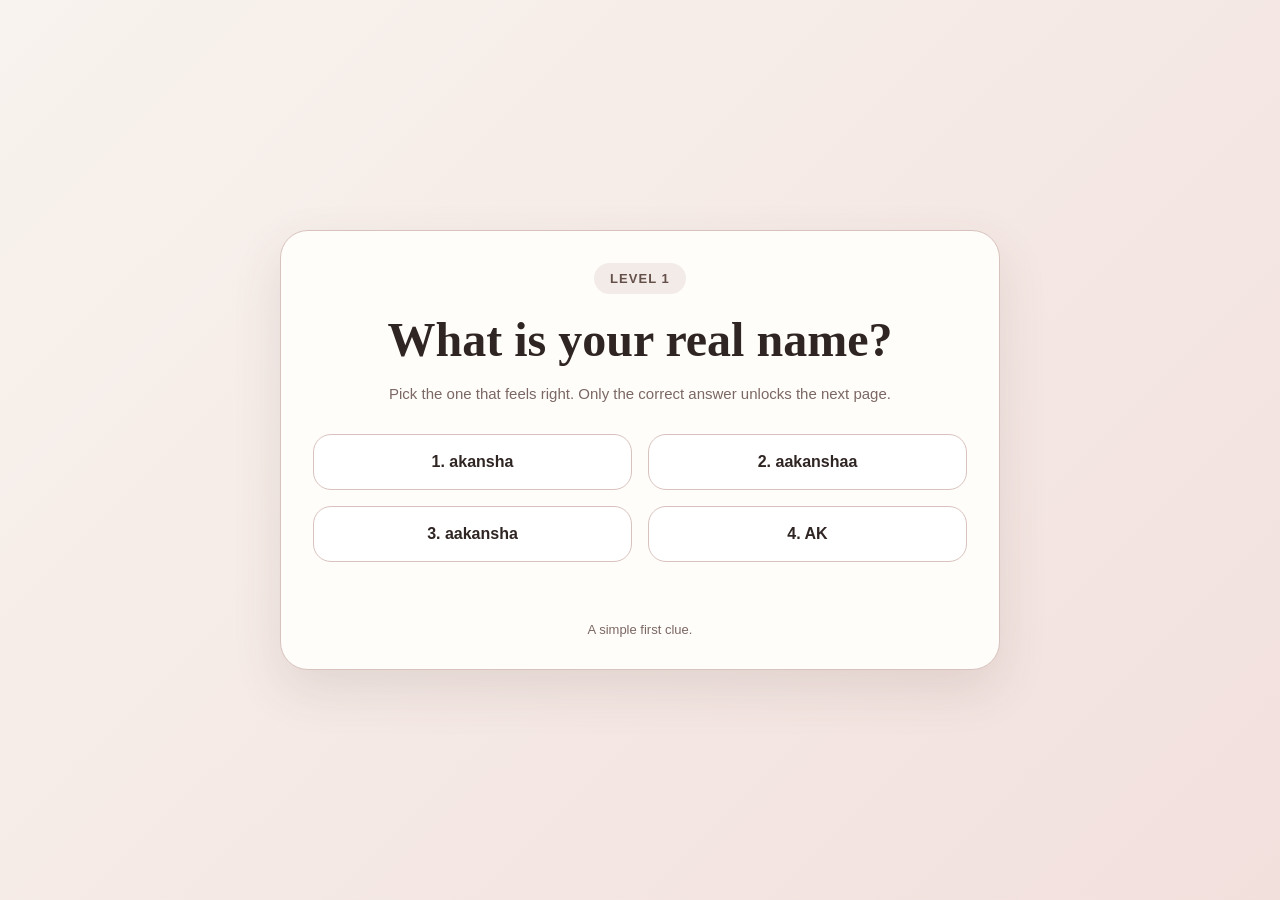
==== commit 0e147ac7: "index.html" ====
--- a/index.html
+++ b/index.html
@@ -1,484 +1,169 @@
-
+<!DOCTYPE html>
+<html lang="en">
+<head>
 <meta charset="UTF-8">
 <meta name="viewport" content="width=device-width, initial-scale=1.0">
 <title>Level 1</title>
 <style>
 :root {
-  --bg-cream: #f8efe4;
-  --bg-rose: #f6d8da;
-  --panel: rgba(255, 252, 248, 0.82);
-  --panel-border: rgba(126, 97, 87, 0.2);
-  --text-main: #2f2624;
-  --text-soft: #7b6a67;
-  --accent: #8f6f67;
-  --accent-strong: #6c4f48;
-  --accent-glow: rgba(143, 111, 103, 0.22);
-  --wrong-bg: #ffe2e4;
-  --wrong-border: #df7280;
-  --wrong-text: #8c3244;
-  --success: #6f8f72;
-  --success-strong: #54725a;
-  --shadow: 0 24px 70px rgba(76, 48, 40, 0.14);
-}
-
-<style>
+  --bg-1: #f8f3ee;
+  --bg-2: #f2e0dd;
+  --card: #fffdf9;
+  --card-border: #d8c2bd;
+  --text: #2f2523;
+  --muted: #7b6763;
+  --accent: #7f6a64;
+  --accent-dark: #644f49;
+  --correct: #6f8f72;
+  --correct-dark: #557058;
+  --wrong-bg: #ffe3e5;
+  --wrong-border: #de7e88;
+  --wrong-text: #8d3341;
+  --shadow: 0 20px 50px rgba(92, 62, 54, 0.12);
+}
+
 * {
+  box-sizing: border-box;
   margin: 0;
   padding: 0;
 }
 
 body {
-  font-family: "Segoe UI", sans-serif;
-  height: 100vh;
+  min-height: 100vh;
   display: flex;
+  align-items: center;
   justify-content: center;
-  align-items: center;
-  background: linear-gradient(135deg, #f5f1ea, #ffffff);
-  min-height: 100vh;
-  display: grid;
-  place-items: center;
-  padding: 28px;
-  overflow: hidden;
+  padding: 24px;
+  font-family: "Segoe UI", Tahoma, sans-serif;
+  color: var(--text);
+  background: linear-gradient(135deg, var(--bg-1), var(--bg-2));
+}
+
+.card {
+  width: 100%;
+  max-width: 720px;
+  padding: 32px;
+  border: 1px solid var(--card-border);
+  border-radius: 28px;
+  background: var(--card);
+  box-shadow: var(--shadow);
+  text-align: center;
+}
+
+.level-tag {
+  display: inline-block;
+  margin-bottom: 20px;
+  padding: 8px 16px;
+  border-radius: 999px;
+  background: #f3ebe8;
+  color: var(--accent-dark);
+  font-size: 13px;
+  font-weight: 700;
+  letter-spacing: 0.08em;
+  text-transform: uppercase;
+}
+
+.question {
+  margin-bottom: 14px;
+  font-size: clamp(2rem, 4vw, 3rem);
+  line-height: 1.1;
   font-family: Georgia, "Times New Roman", serif;
-  color: var(--text-main);
-  background:
-    radial-gradient(circle at top left, rgba(255, 255, 255, 0.75), transparent 34%),
-    radial-gradient(circle at 85% 18%, rgba(255, 223, 214, 0.85), transparent 23%),
-    linear-gradient(135deg, var(--bg-cream), #fffaf4 48%, #f7e4e6 100%);
-  transition: opacity 0.8s ease;
-}
-
-body::before,
-body::after {
-  content: "";
-  position: fixed;
-  width: 360px;
-  height: 360px;
-  border-radius: 50%;
-  z-index: 0;
-  filter: blur(8px);
-  pointer-events: none;
-}
-
-body::before {
-  top: -110px;
-  left: -70px;
-  background: rgba(255, 255, 255, 0.45);
-}
-
-body::after {
-  right: -90px;
-  bottom: -120px;
-  background: rgba(246, 216, 218, 0.42);
-}
-
-.game-card {
-  width: 90%;
-  max-width: 750px;
-  background: #ffffff;
-  padding: 60px 40px;
-  border-radius: 30px;
-  border: 2px solid #6f8f72;
-  box-shadow: 0 30px 60px rgba(0, 0, 0, 0.08);
-  text-align: center;
-.scene {
-  width: min(900px, 100%);
-  position: relative;
-  animation: fadeIn 1s ease forwards;
-  z-index: 1;
-  animation: floatIn 0.9s ease-out forwards;
-}
-
-.level-number {
-.sparkle {
-  position: absolute;
-  top: -22px;
-  left: 35px;
-  width: 50px;
-  height: 50px;
-  background: #6f8f72;
-  color: white;
-  width: 12px;
-  height: 12px;
-  border-radius: 50%;
-  display: flex;
-  justify-content: center;
-  background: rgba(255, 255, 255, 0.85);
-  box-shadow: 0 0 16px rgba(255, 255, 255, 0.8);
-  animation: drift 5s ease-in-out infinite;
-}
-
-.sparkle.one {
-  top: 8%;
-  left: 8%;
-}
-
-.sparkle.two {
-  top: 16%;
-  right: 12%;
-  animation-delay: 1.2s;
-}
-
-.sparkle.three {
-  bottom: 12%;
-  left: 14%;
-  animation-delay: 2.1s;
-}
-
-.game-card {
-  position: relative;
-  padding: 72px 42px 40px;
-  border-radius: 34px;
-  background: var(--panel);
-  backdrop-filter: blur(20px);
-  border: 1px solid var(--panel-border);
-  box-shadow: var(--shadow);
-  overflow: hidden;
-}
-
-.game-card::before {
-  content: "";
-  position: absolute;
-  inset: 0;
-  background:
-    linear-gradient(135deg, rgba(255, 255, 255, 0.48), transparent 44%),
-    radial-gradient(circle at top right, rgba(248, 219, 212, 0.55), transparent 26%);
-  pointer-events: none;
-}
-
-.level-pill {
-  position: absolute;
-  top: 26px;
-  left: 26px;
-  display: inline-flex;
-  align-items: center;
-  font-weight: bold;
-  font-size: 18px;
-  gap: 10px;
-  padding: 8px 14px;
-  border-radius: 999px;
-  background: rgba(255, 255, 255, 0.74);
-  border: 1px solid rgba(143, 111, 103, 0.18);
-  box-shadow: 0 10px 24px rgba(120, 82, 74, 0.08);
-  font-family: "Segoe UI", sans-serif;
-  font-size: 13px;
-  letter-spacing: 0.12em;
-  text-transform: uppercase;
-  color: var(--accent-strong);
-}
-
-.level-number {
-  width: 32px;
-  height: 32px;
-  border-radius: 50%;
-  display: grid;
-  place-items: center;
-  background: linear-gradient(135deg, var(--accent), var(--accent-strong));
-  color: #fff;
-  font-weight: 700;
-  letter-spacing: 0;
-}
-
-.intro {
-  margin-bottom: 12px;
-  font-family: "Segoe UI", sans-serif;
-  font-size: 13px;
-  letter-spacing: 0.18em;
-  text-transform: uppercase;
-  color: var(--text-soft);
-}
-
-.question {
-  font-size: 28px;
-  margin-bottom: 50px;
-  color: #2e2e2e;
-  max-width: 620px;
-  margin: 0 auto 18px;
-  font-size: clamp(2rem, 4vw, 3.3rem);
-  line-height: 1.05;
 }
 
 .subtext {
-  max-width: 560px;
-  margin: 0 auto 34px;
-  font-family: "Segoe UI", sans-serif;
+  max-width: 520px;
+  margin: 0 auto 28px;
+  color: var(--muted);
   font-size: 15px;
   line-height: 1.7;
-  color: var(--text-soft);
 }
 
 .options {
   display: grid;
-  grid-template-columns: 1fr 1fr;
-  gap: 20px;
   grid-template-columns: repeat(2, minmax(0, 1fr));
-  gap: 18px;
+  gap: 16px;
 }
 
 .option {
   padding: 18px;
-  border-radius: 15px;
-  border: 2px solid #6f8f72;
-  background: transparent;
-  position: relative;
-  padding: 20px 18px;
-  border: 1px solid rgba(143, 111, 103, 0.3);
-  border-radius: 20px;
-  background: rgba(255, 255, 255, 0.66);
-  color: var(--text-main);
+  border: 1px solid var(--card-border);
+  border-radius: 18px;
+  background: #fff;
+  color: var(--text);
+  font-size: 16px;
+  font-weight: 600;
   cursor: pointer;
-  font-family: "Segoe UI", sans-serif;
-  font-size: 16px;
-  cursor: pointer;
-  transition: all 0.3s ease;
-  font-weight: 600;
-  letter-spacing: 0.01em;
-  transition:
-    transform 0.28s ease,
-    background 0.28s ease,
-    border-color 0.28s ease,
-    box-shadow 0.28s ease,
-    color 0.28s ease;
-}
-
-.option span {
-  display: block;
-  font-size: 12px;
-  font-weight: 500;
-  letter-spacing: 0.08em;
-  text-transform: uppercase;
-  color: var(--text-soft);
-  margin-bottom: 8px;
-}
-
-.option:hover {
-  background: #6f8f72;
-  color: white;
-  transform: translateY(-4px);
+  transition: transform 0.2s ease, background 0.2s ease, border-color 0.2s ease, color 0.2s ease;
+}
+
 .option:hover:not(:disabled) {
-  transform: translateY(-5px) scale(1.01);
-  border-color: rgba(143, 111, 103, 0.55);
-  background: rgba(255, 250, 246, 0.95);
-  box-shadow: 0 16px 28px rgba(143, 111, 103, 0.15);
-}
-
-.wrong {
-  background: #f8d7da !important;
-  border-color: #d9534f !important;
-  color: #721c24 !important;
+  transform: translateY(-2px);
+  border-color: var(--accent);
+  background: #f8f1ef;
+}
+
 .option:disabled {
   cursor: default;
 }
 
-.correct {
-  background: #6f8f72 !important;
-  color: white !important;
+.option.correct {
+  background: linear-gradient(135deg, var(--correct), var(--correct-dark));
+  border-color: var(--correct-dark);
+  color: #fff;
+}
+
 .option.wrong {
-  background: var(--wrong-bg) !important;
-  border-color: var(--wrong-border) !important;
-  color: var(--wrong-text) !important;
-  animation: shake 0.45s ease;
-}
-
-.option.wrong span {
-  color: var(--wrong-text) !important;
-}
-
-.option.correct {
-  background: linear-gradient(135deg, var(--success), var(--success-strong)) !important;
-  border-color: transparent !important;
-  color: #fff !important;
-  box-shadow: 0 18px 34px rgba(84, 114, 90, 0.3);
-}
-
-.option.correct span {
-  color: rgba(255, 255, 255, 0.76) !important;
+  background: var(--wrong-bg);
+  border-color: var(--wrong-border);
+  color: var(--wrong-text);
 }
 
 .feedback {
-  margin-top: 35px;
-  min-height: 52px;
-  margin-top: 28px;
-  display: grid;
-  place-items: center;
-  font-family: "Segoe UI", sans-serif;
+  min-height: 28px;
+  margin-top: 22px;
+  color: var(--muted);
   font-size: 15px;
-  color: #777;
-  min-height: 20px;
-  transition: opacity 0.3s ease;
-  color: var(--text-soft);
-}
-
-.feedback.show {
-  animation: messagePop 0.35s ease;
-}
-
-.feedback-badge {
-  padding: 12px 18px;
-  border-radius: 999px;
-  background: rgba(255, 255, 255, 0.74);
-  border: 1px solid rgba(143, 111, 103, 0.14);
-  box-shadow: 0 10px 24px rgba(120, 82, 74, 0.06);
-}
-
-.footer-note {
-  margin-top: 8px;
-  font-family: "Segoe UI", sans-serif;
-  font-size: 12px;
-  letter-spacing: 0.12em;
-  text-transform: uppercase;
-  color: rgba(123, 106, 103, 0.76);
-}
-
-@keyframes fadeIn {
-@keyframes floatIn {
-  from {
-    opacity: 0;
-    transform: translateY(20px);
-    transform: translateY(26px) scale(0.98);
-  }
-
-  to {
-    opacity: 1;
-    transform: translateY(0) scale(1);
-  }
-}
-
-@keyframes drift {
-  0%,
-  100% {
-    transform: translateY(0) scale(1);
-    opacity: 0.7;
-  }
-
-  50% {
-    transform: translateY(-14px) scale(1.18);
-    opacity: 1;
-  }
-}
-
-@keyframes shake {
-  0%,
-  100% {
-    transform: translateX(0);
-  }
-
-  25% {
-    transform: translateX(-6px);
-  }
-
-  75% {
-    transform: translateX(6px);
-  }
-}
-
-@keyframes messagePop {
-  from {
-    opacity: 0;
-    transform: translateY(8px);
-  }
-
-  to {
-    opacity: 1;
-    transform: translateY(0);
-  }
-}
-
-@media (max-width: 720px) {
-  body {
-    padding: 16px;
-  }
-
-  .game-card {
-    padding: 84px 22px 28px;
-    border-radius: 28px;
+  font-weight: 600;
+}
+
+.note {
+  margin-top: 10px;
+  color: var(--muted);
+  font-size: 13px;
+}
+
+@media (max-width: 640px) {
+  .card {
+    padding: 24px 18px;
+    border-radius: 22px;
   }
 
   .options {
     grid-template-columns: 1fr;
   }
-
-  .question {
-    font-size: clamp(1.8rem, 8vw, 2.6rem);
-  }
-
-  .subtext {
-    font-size: 14px;
-    margin-bottom: 24px;
-  }
-
-  .level-pill {
-    top: 18px;
-    left: 18px;
-  }
 }
 </style>
 </head>
-
 <body>
-  <div class="scene">
-    <div class="sparkle one"></div>
-    <div class="sparkle two"></div>
-    <div class="sparkle three"></div>
-
-<div class="game-card">
-  <div class="level-number">1</div>
-    <div class="game-card">
-      <div class="level-pill">
-        <div class="level-number">1</div>
-        <div>First Clue</div>
-      </div>
-
-  <div class="question">
-    What is your real name?
-  </div>
-      <div class="intro">A tiny checkpoint before the next page</div>
-
-  <div class="options">
-    <button class="option" onclick="checkAnswer(this, false)">1. akansha</button>
-    <button class="option" onclick="checkAnswer(this, false)">2. aakanshaa</button>
-    <button class="option" onclick="checkAnswer(this, false)">3. aakansha</button>
-    <button class="option" onclick="checkAnswer(this, true)">4. AK</button>
-      <h1 class="question">What is your real name?</h1>
-
-      <p class="subtext">
-        Only one answer unlocks the next level. Pick carefully, because the right one knows exactly who it is.
-      </p>
-
-      <div class="options">
-        <button class="option" onclick="checkAnswer(this, false)">
-          <span>Option 01</span>
-          akansha
-        </button>
-        <button class="option" onclick="checkAnswer(this, false)">
-          <span>Option 02</span>
-          aakanshaa
-        </button>
-        <button class="option" onclick="checkAnswer(this, false)">
-          <span>Option 03</span>
-          aakansha
-        </button>
-        <button class="option" onclick="checkAnswer(this, true)">
-          <span>Option 04</span>
-          AK
-        </button>
-      </div>
-
-      <div class="feedback" id="feedback"></div>
-      <div class="footer-note">Level one should feel easy. The next one does not have to.</div>
+  <main class="card">
+    <div class="level-tag">Level 1</div>
+
+    <h1 class="question">What is your real name?</h1>
+
+    <p class="subtext">
+      Pick the one that feels right. Only the correct answer unlocks the next page.
+    </p>
+
+    <div class="options">
+      <button class="option" onclick="checkAnswer(this, false)">1. akansha</button>
+      <button class="option" onclick="checkAnswer(this, false)">2. aakanshaa</button>
+      <button class="option" onclick="checkAnswer(this, false)">3. aakansha</button>
+      <button class="option" onclick="checkAnswer(this, true)">4. AK</button>
     </div>
-  </div>
-
-  <div class="feedback" id="feedback"></div>
-</div>
-<script>
-function setFeedback(message) {
-  const feedback = document.getElementById("feedback");
-  feedback.innerHTML = message ? `<div class="feedback-badge">${message}</div>` : "";
-  feedback.classList.remove("show");
-  void feedback.offsetWidth;
-  feedback.classList.add("show");
-}
+
+    <div class="feedback" id="feedback"></div>
+    <div class="note">A simple first clue.</div>
+  </main>
 
 <script>
 function checkAnswer(button, isCorrect) {
@@ -487,41 +172,34 @@
 
   buttons.forEach((btn) => {
     btn.disabled = true;
+  });
 
   if (isCorrect) {
     button.classList.add("correct");
-    feedback.innerText = "Access Granted.";
-    setFeedback("Access granted. Saving your answer and opening the next level...");
-
+    feedback.textContent = "Access granted.";
     sessionStorage.setItem("nameSelected", "AK");
 
     setTimeout(() => {
       document.body.style.opacity = "0";
-      document.body.style.transition = "opacity 0.6s ease";
-    }, 800);
-    }, 900);
+      document.body.style.transition = "opacity 0.5s ease";
+    }, 700);
 
     setTimeout(() => {
       window.location.href = "level2.html";
-    }, 1400);
-    }, 1650);
+    }, 1300);
   } else {
     button.classList.add("wrong");
-    feedback.innerText = "That doesn't feel right...";
-    setFeedback("That one is close, but not quite right.");
+    feedback.textContent = "That doesn't feel right.";
 
     setTimeout(() => {
       buttons.forEach((btn) => {
         btn.disabled = false;
         btn.classList.remove("wrong");
       });
-      feedback.innerText = "";
-    }, 1200);
-      document.getElementById("feedback").innerHTML = "";
-    }, 1300);
+      feedback.textContent = "";
+    }, 1100);
   }
 }
 </script>
-
 </body>
 </html>
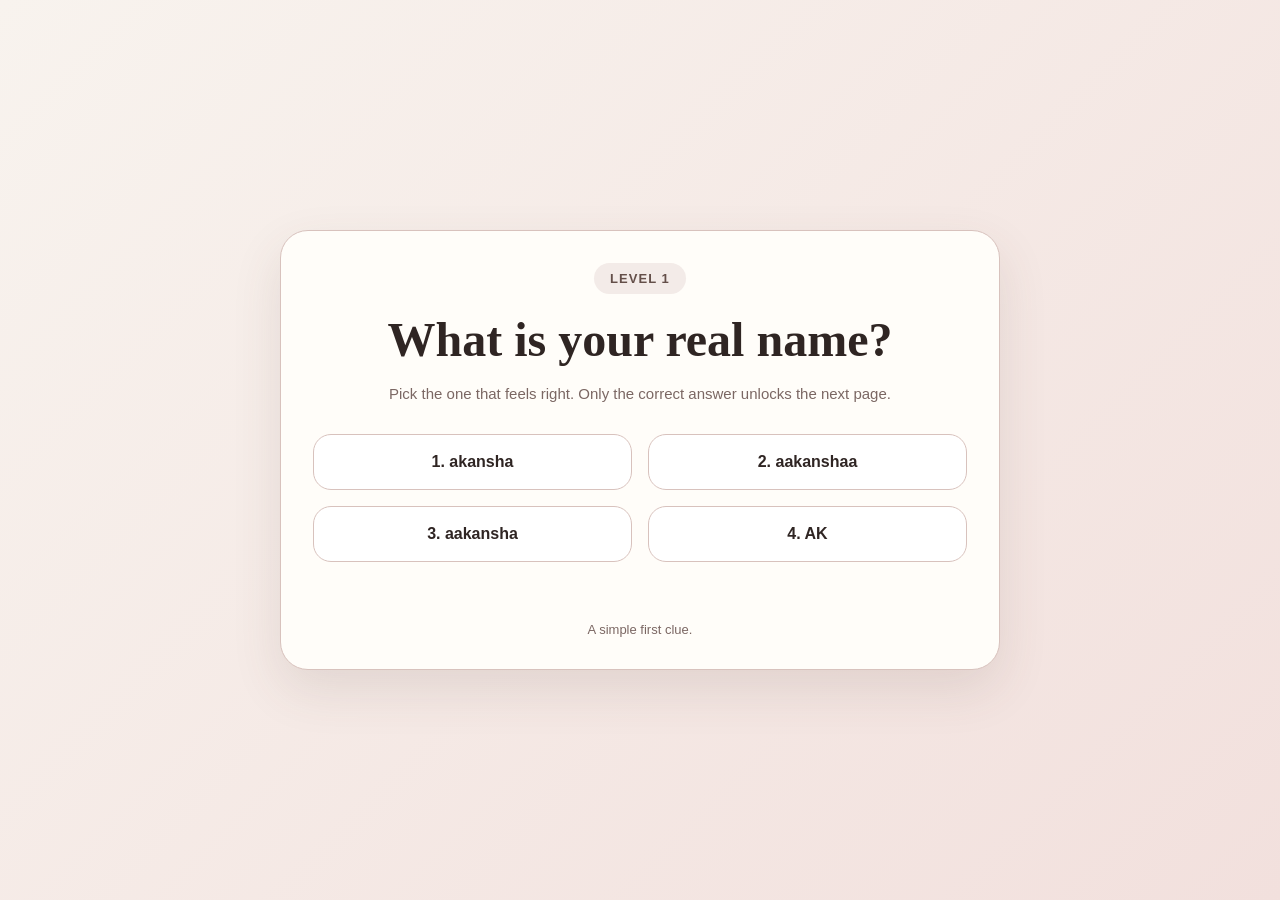
==== commit d755c185: "index.html" ====
--- a/index.html
+++ b/index.html
@@ -82,6 +82,7 @@
   display: grid;
   grid-template-columns: repeat(2, minmax(0, 1fr));
   gap: 16px;
+  position: relative;
 }
 
 .option {
@@ -93,7 +94,9 @@
   font-size: 16px;
   font-weight: 600;
   cursor: pointer;
-  transition: transform 0.2s ease, background 0.2s ease, border-color 0.2s ease, color 0.2s ease;
+  position: relative;
+  transition: transform 0.2s ease, background 0.2s ease, border-color 0.2s ease, color 0.2s ease, box-shadow 0.2s ease;
+  will-change: transform;
 }
 
 .option:hover:not(:disabled) {
@@ -116,6 +119,14 @@
   background: var(--wrong-bg);
   border-color: var(--wrong-border);
   color: var(--wrong-text);
+}
+
+.option.is-shifty {
+  z-index: 2;
+}
+
+.option.pop {
+  box-shadow: 0 14px 24px rgba(127, 106, 100, 0.16);
 }
 
 .feedback {
@@ -155,10 +166,10 @@
     </p>
 
     <div class="options">
-      <button class="option" onclick="checkAnswer(this, false)">1. akansha</button>
-      <button class="option" onclick="checkAnswer(this, false)">2. aakanshaa</button>
-      <button class="option" onclick="checkAnswer(this, false)">3. aakansha</button>
-      <button class="option" onclick="checkAnswer(this, true)">4. AK</button>
+      <button class="option is-shifty" data-correct="false">1. akansha</button>
+      <button class="option is-shifty" data-correct="false">2. aakanshaa</button>
+      <button class="option is-shifty" data-correct="false">3. aakansha</button>
+      <button class="option" data-correct="true">4. AK</button>
     </div>
 
     <div class="feedback" id="feedback"></div>
@@ -166,6 +177,85 @@
   </main>
 
 <script>
+const optionsWrap = document.querySelector(".options");
+const buttons = document.querySelectorAll(".option");
+const shiftyButtons = document.querySelectorAll('.option[data-correct="false"]');
+const prefersTouch = window.matchMedia("(pointer: coarse)").matches;
+
+buttons.forEach((button) => {
+  button.addEventListener("click", (event) => {
+    const isCorrect = button.dataset.correct === "true";
+
+    if (!isCorrect && prefersTouch) {
+      event.preventDefault();
+      jumpButton(button);
+      return;
+    }
+
+    checkAnswer(button, isCorrect);
+  });
+});
+
+function resetShiftyButtons() {
+  shiftyButtons.forEach((button) => {
+    if (!button.disabled) {
+      button.style.transform = "";
+    }
+  });
+}
+
+function pushButtonsAway(event) {
+  if (prefersTouch) {
+    return;
+  }
+
+  const pointerX = event.clientX;
+  const pointerY = event.clientY;
+
+  shiftyButtons.forEach((button) => {
+    if (button.disabled) {
+      return;
+    }
+
+    const rect = button.getBoundingClientRect();
+    const centerX = rect.left + rect.width / 2;
+    const centerY = rect.top + rect.height / 2;
+    const deltaX = centerX - pointerX;
+    const deltaY = centerY - pointerY;
+    const distance = Math.hypot(deltaX, deltaY);
+    const threshold = 140;
+
+    if (distance < threshold) {
+      const force = (threshold - distance) / threshold;
+      const moveX = (deltaX / Math.max(distance, 1)) * force * 30;
+      const moveY = (deltaY / Math.max(distance, 1)) * force * 20;
+      button.style.transform = `translate(${moveX}px, ${moveY}px) rotate(${moveX * 0.08}deg)`;
+    } else {
+      button.style.transform = "";
+    }
+  });
+}
+
+function jumpButton(button) {
+  const x = (Math.random() - 0.5) * 70;
+  const y = (Math.random() - 0.5) * 55;
+  const rotate = (Math.random() - 0.5) * 16;
+  button.classList.remove("pop");
+  void button.offsetWidth;
+  button.classList.add("pop");
+  button.style.transform = `translate(${x}px, ${y}px) scale(1.06) rotate(${rotate}deg)`;
+
+  setTimeout(() => {
+    button.classList.remove("pop");
+    if (!button.disabled) {
+      button.style.transform = "";
+    }
+  }, 450);
+}
+
+optionsWrap.addEventListener("mousemove", pushButtonsAway);
+optionsWrap.addEventListener("mouseleave", resetShiftyButtons);
+
 function checkAnswer(button, isCorrect) {
   const buttons = document.querySelectorAll(".option");
   const feedback = document.getElementById("feedback");
@@ -196,6 +286,7 @@
         btn.disabled = false;
         btn.classList.remove("wrong");
       });
+      resetShiftyButtons();
       feedback.textContent = "";
     }, 1100);
   }
